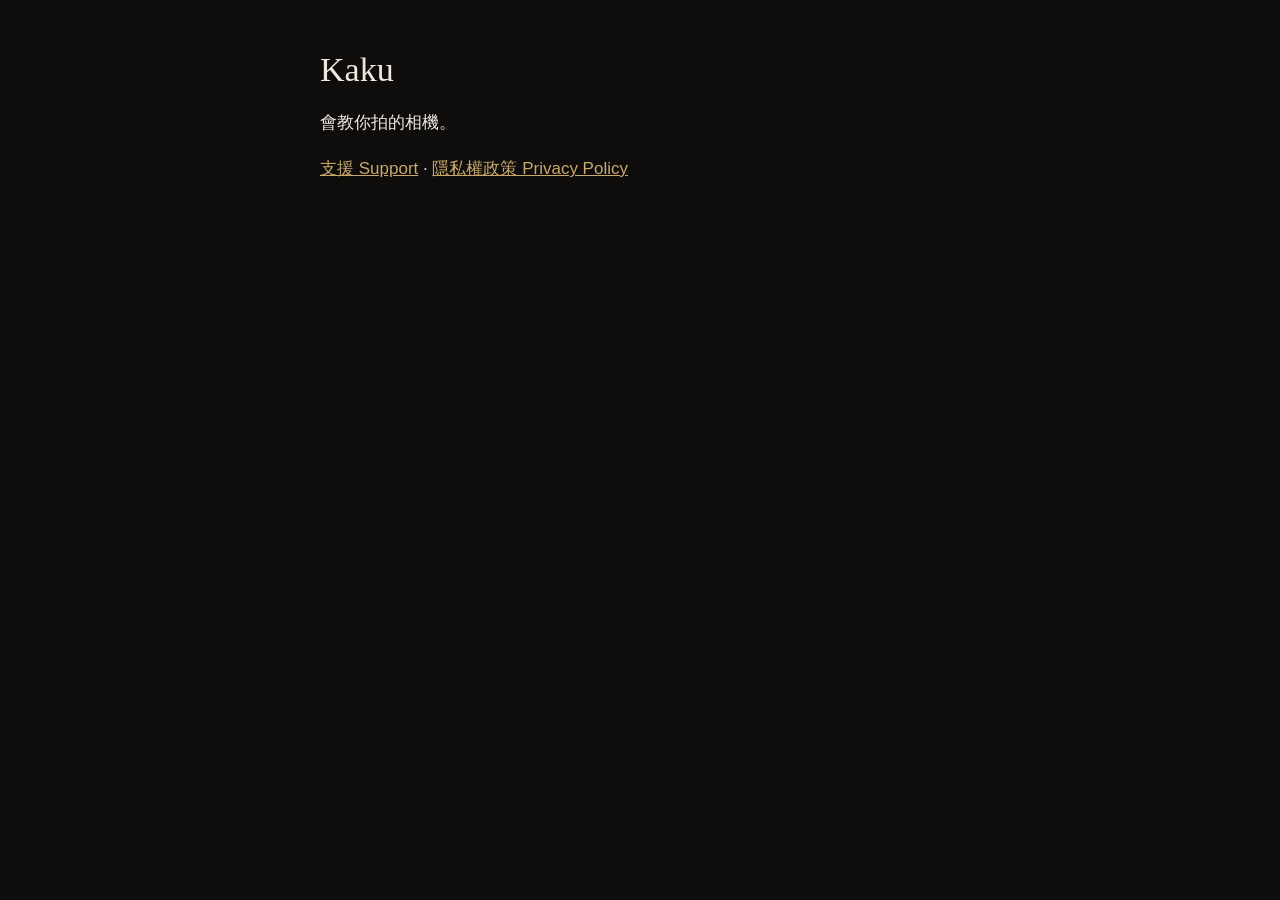
==== index.html @ 3bb12dc2 "Kaku privacy policy and support pages" ====
<!doctype html>
<html lang="zh-Hant">
<head>
<meta charset="utf-8">
<meta name="viewport" content="width=device-width, initial-scale=1">
<title>Kaku</title>
<link rel="stylesheet" href="style.css">
</head>
<body>
<main>
<h1>Kaku</h1>
<p>會教你拍的相機。</p>
<p><a href="support.html">支援 Support</a> · <a href="privacy.html">隱私權政策 Privacy Policy</a></p>
</main>
</body>
</html>
---- style.css ----
:root { --ink: #0e0d0c; --paper: #eee8dd; --ash: #a59e92; --brass: #c9a86a; --line: #3b3732; }
* { box-sizing: border-box; }
body { margin: 0; background: var(--ink); color: var(--paper); font: 17px/1.7 -apple-system, "PingFang TC", "Noto Sans TC", sans-serif; }
main { max-width: 680px; margin: 0 auto; padding: 48px 20px 64px; }
h1 { font: 400 34px/1.3 "Noto Serif TC", "Songti TC", serif; margin: 0 0 8px; }
h2 { font: 400 22px/1.4 "Noto Serif TC", "Songti TC", serif; margin: 40px 0 8px; color: var(--brass); }
p, li { color: var(--paper); }
.muted { color: var(--ash); font-size: 15px; }
a { color: var(--brass); }
hr { border: 0; border-top: 1px solid var(--line); margin: 48px 0; }
nav { font-size: 15px; margin-bottom: 32px; }
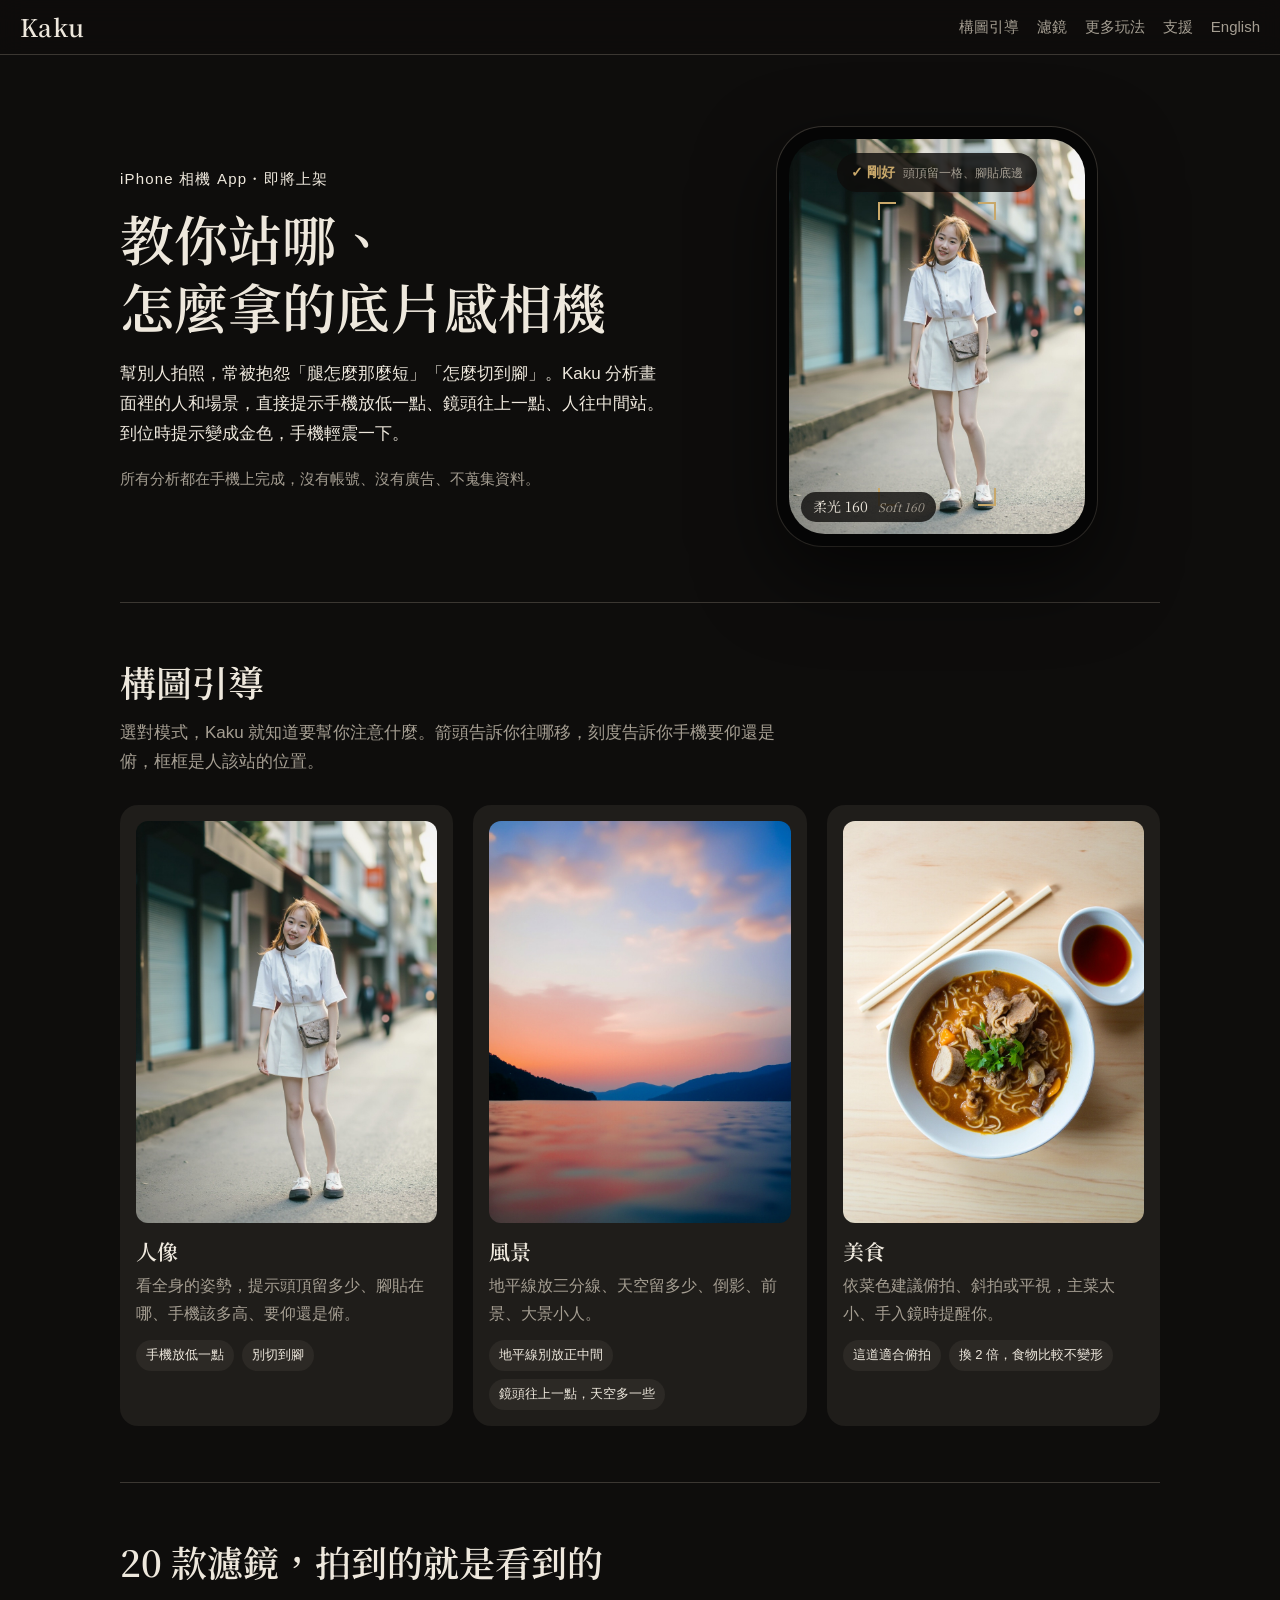
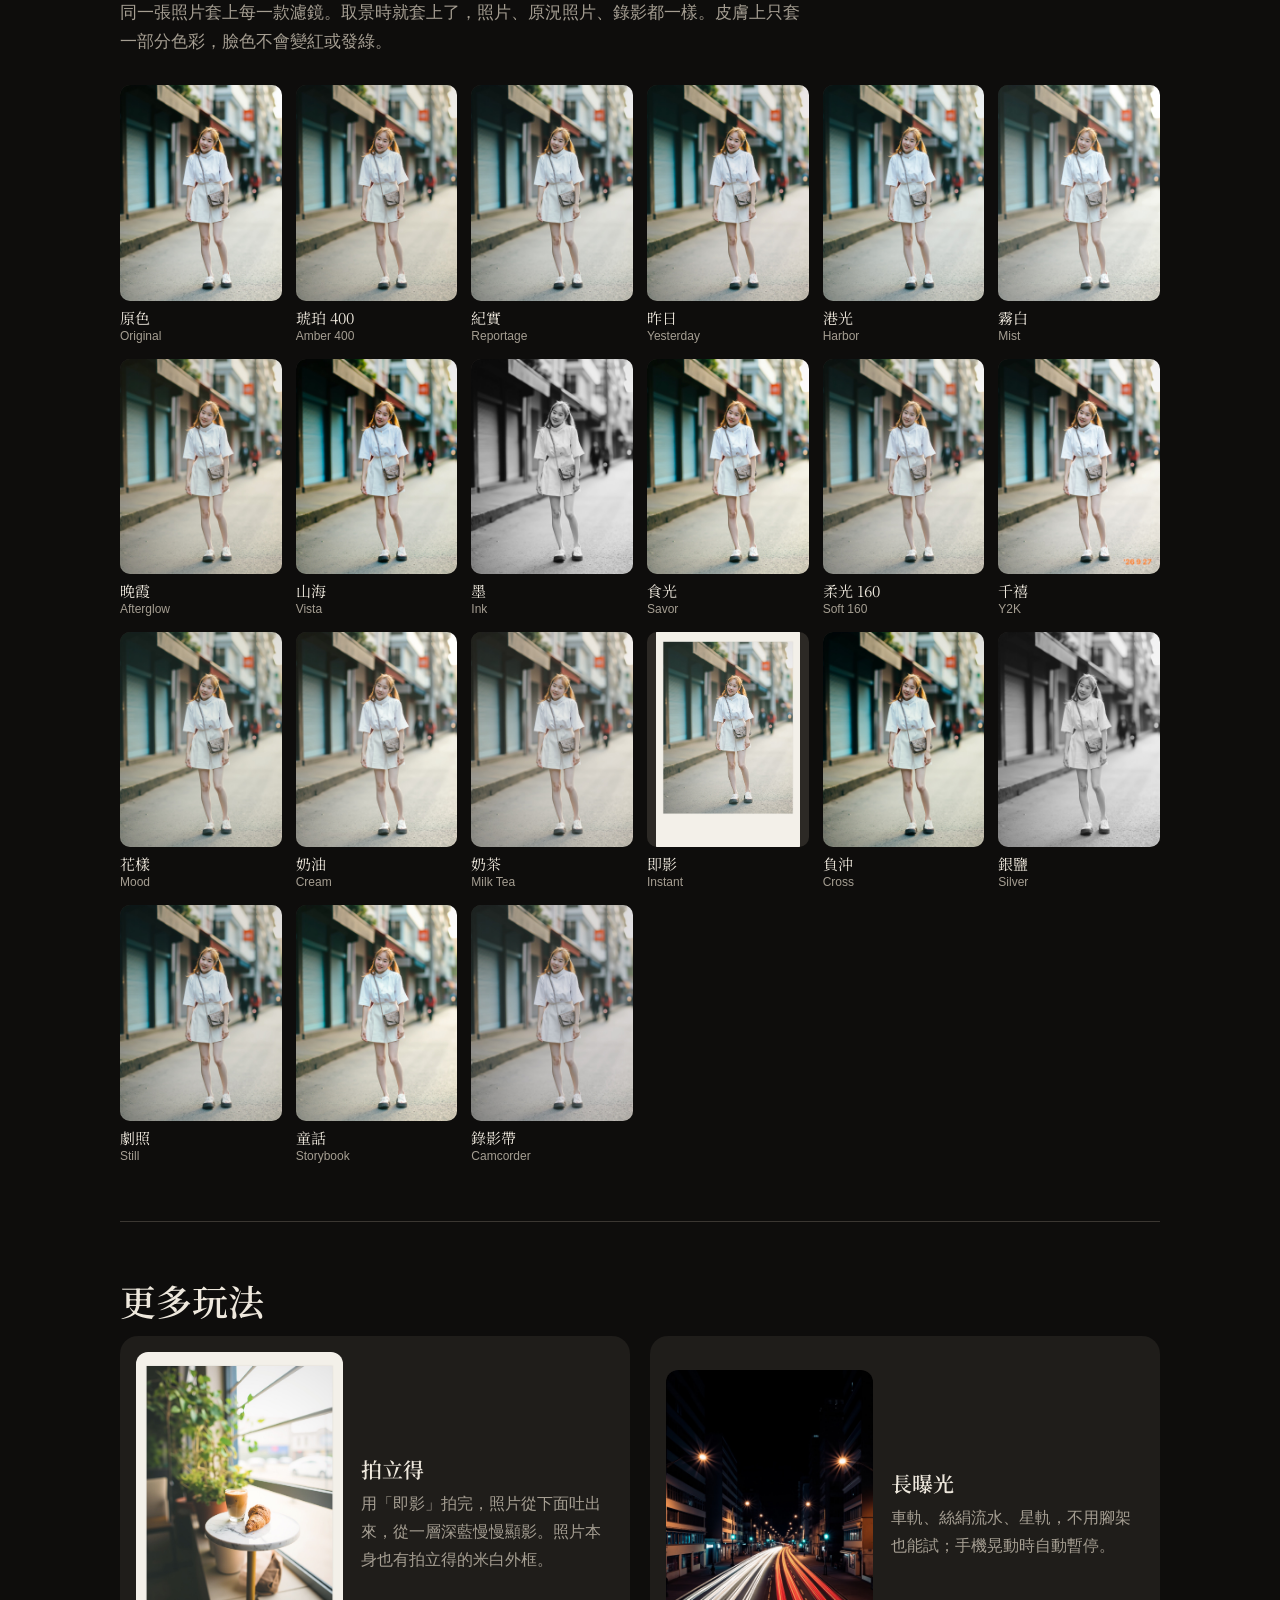
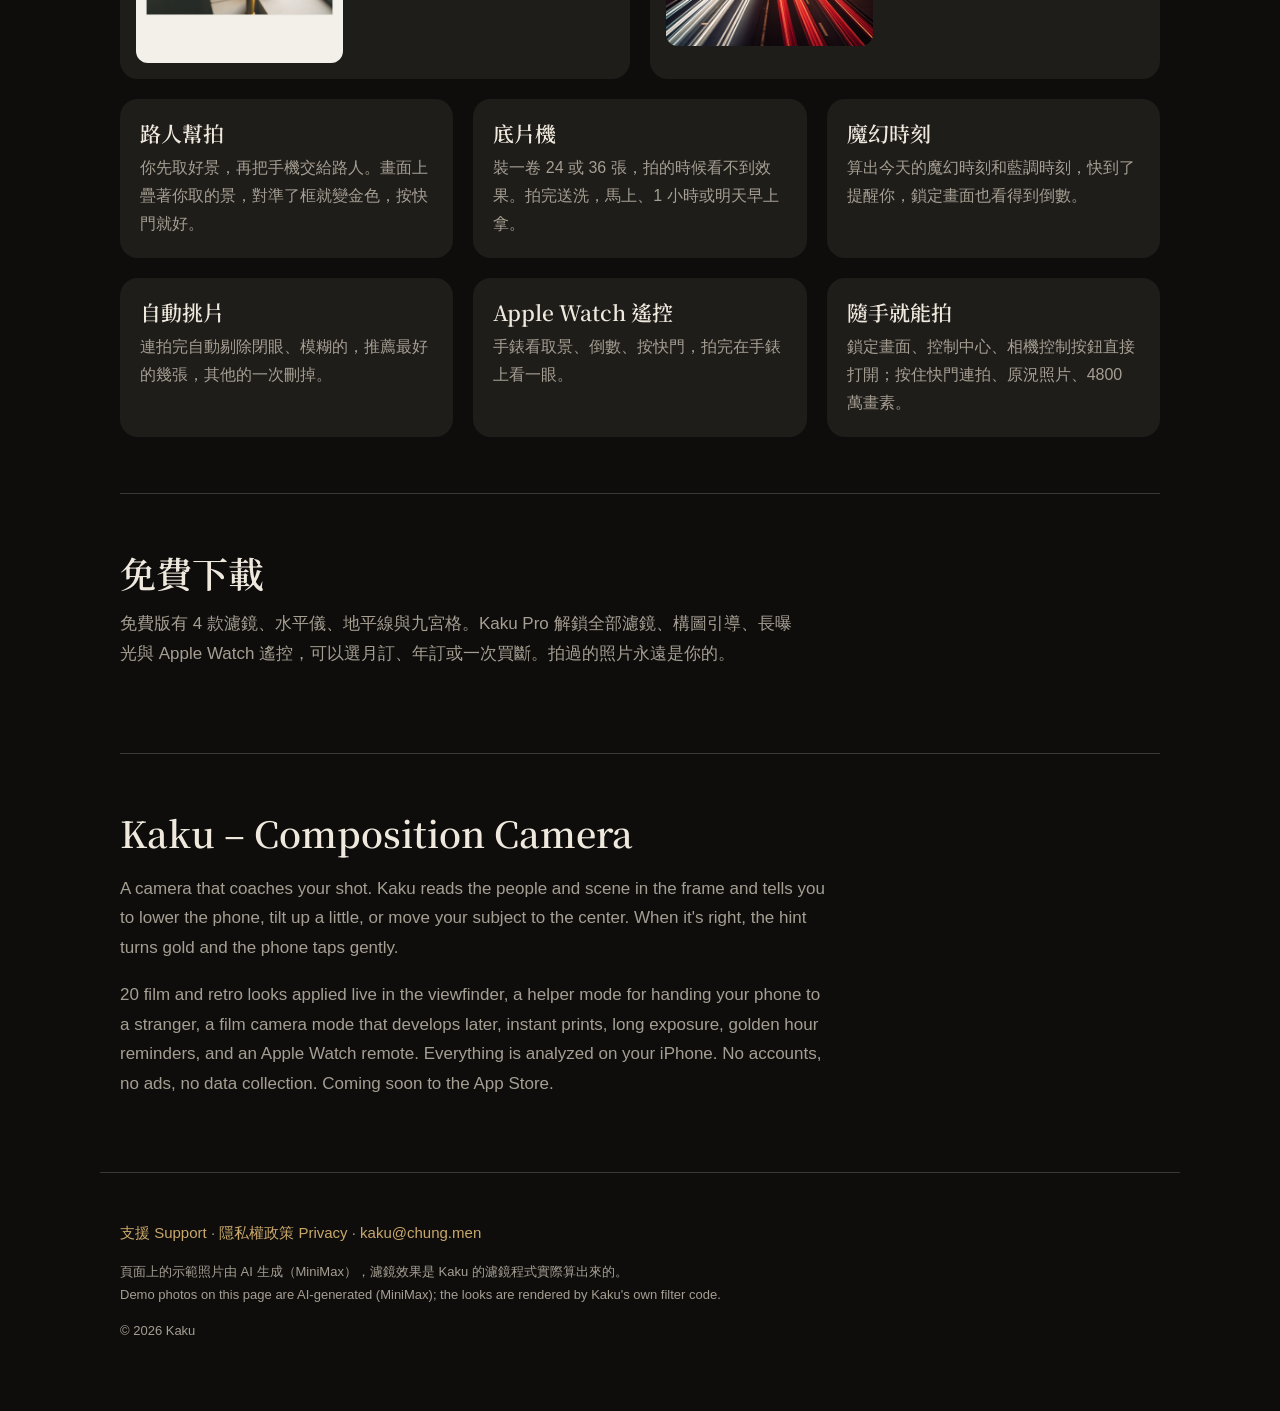
==== commit bbbe38a3: "Add the Kaku landing page" ====
--- a/index.html
+++ b/index.html
@@ -3,14 +3,163 @@
 <head>
 <meta charset="utf-8">
 <meta name="viewport" content="width=device-width, initial-scale=1">
-<title>Kaku</title>
-<link rel="stylesheet" href="style.css">
+<title>Kaku 構圖相機</title>
+<meta name="description" content="教你站哪、怎麼拿的底片感相機。構圖引導、20 款底片與復古濾鏡、路人幫拍、底片機、拍立得。">
+<link rel="preconnect" href="https://fonts.googleapis.com">
+<link rel="preconnect" href="https://fonts.gstatic.com" crossorigin>
+<link href="https://fonts.googleapis.com/css2?family=Noto+Serif+TC:wght@400;600&display=swap" rel="stylesheet">
+<link rel="stylesheet" href="home.css">
 </head>
 <body>
+
+<header class="bar">
+  <a class="wordmark" href="#">Kaku</a>
+  <nav>
+    <a href="#guide">構圖引導</a>
+    <a href="#looks">濾鏡</a>
+    <a href="#more">更多玩法</a>
+    <a href="support.html">支援</a>
+    <a href="#en" lang="en">English</a>
+  </nav>
+</header>
+
 <main>
-<h1>Kaku</h1>
-<p>會教你拍的相機。</p>
-<p><a href="support.html">支援 Support</a> · <a href="privacy.html">隱私權政策 Privacy Policy</a></p>
+
+<section class="hero">
+  <div class="hero-text">
+    <p class="eyebrow">iPhone 相機 App・即將上架</p>
+    <h1>教你站哪、<br>怎麼拿的底片感相機</h1>
+    <p>幫別人拍照，常被抱怨「腿怎麼那麼短」「怎麼切到腳」。Kaku 分析畫面裡的人和場景，直接提示手機放低一點、鏡頭往上一點、人往中間站。到位時提示變成金色，手機輕震一下。</p>
+    <p class="note">所有分析都在手機上完成，沒有帳號、沒有廣告、不蒐集資料。</p>
+  </div>
+  <figure class="phone" aria-label="Kaku 人像模式的畫面示意">
+    <div class="screen">
+      <img src="img/portrait.jpg" alt="街上站著的人，套上柔光 160 濾鏡" width="900" height="1200">
+      <span class="pill good">✓ 剛好<small>頭頂留一格、腳貼底邊</small></span>
+      <span class="brackets" aria-hidden="true"></span>
+      <span class="tag">柔光 160 <em>Soft 160</em></span>
+    </div>
+  </figure>
+</section>
+
+<section id="guide" class="block">
+  <h2>構圖引導</h2>
+  <p class="lead">選對模式，Kaku 就知道要幫你注意什麼。箭頭告訴你往哪移，刻度告訴你手機要仰還是俯，框框是人該站的位置。</p>
+  <div class="cards three">
+    <article class="card">
+      <img src="img/portrait.jpg" alt="全身人像" loading="lazy" width="900" height="1200">
+      <h3>人像</h3>
+      <p>看全身的姿勢，提示頭頂留多少、腳貼在哪、手機該多高、要仰還是俯。</p>
+      <ul class="hints"><li>手機放低一點</li><li>別切到腳</li></ul>
+    </article>
+    <article class="card">
+      <img src="img/landscape.jpg" alt="湖面夕陽" loading="lazy" width="900" height="1200">
+      <h3>風景</h3>
+      <p>地平線放三分線、天空留多少、倒影、前景、大景小人。</p>
+      <ul class="hints"><li>地平線別放正中間</li><li>鏡頭往上一點，天空多一些</li></ul>
+    </article>
+    <article class="card">
+      <img src="img/food.jpg" alt="俯拍的牛肉麵" loading="lazy" width="900" height="1200">
+      <h3>美食</h3>
+      <p>依菜色建議俯拍、斜拍或平視，主菜太小、手入鏡時提醒你。</p>
+      <ul class="hints"><li>這道適合俯拍</li><li>換 2 倍，食物比較不變形</li></ul>
+    </article>
+  </div>
+</section>
+
+<section id="looks" class="block">
+  <h2>20 款濾鏡，拍到的就是看到的</h2>
+  <p class="lead">同一張照片套上每一款濾鏡。取景時就套上了，照片、原況照片、錄影都一樣。皮膚上只套一部分色彩，臉色不會變紅或發綠。</p>
+  <div class="looks">
+    <figure><img src="looks/original.jpg" alt="原色（Original）" loading="lazy" width="720" height="960"><figcaption>原色<span lang="en">Original</span></figcaption></figure>
+    <figure><img src="looks/amber400.jpg" alt="琥珀 400（Amber 400）" loading="lazy" width="720" height="960"><figcaption>琥珀 400<span lang="en">Amber 400</span></figcaption></figure>
+    <figure><img src="looks/reportage.jpg" alt="紀實（Reportage）" loading="lazy" width="720" height="960"><figcaption>紀實<span lang="en">Reportage</span></figcaption></figure>
+    <figure><img src="looks/yesterday.jpg" alt="昨日（Yesterday）" loading="lazy" width="720" height="960"><figcaption>昨日<span lang="en">Yesterday</span></figcaption></figure>
+    <figure><img src="looks/harbor.jpg" alt="港光（Harbor）" loading="lazy" width="720" height="960"><figcaption>港光<span lang="en">Harbor</span></figcaption></figure>
+    <figure><img src="looks/mist.jpg" alt="霧白（Mist）" loading="lazy" width="720" height="960"><figcaption>霧白<span lang="en">Mist</span></figcaption></figure>
+    <figure><img src="looks/afterglow.jpg" alt="晚霞（Afterglow）" loading="lazy" width="720" height="960"><figcaption>晚霞<span lang="en">Afterglow</span></figcaption></figure>
+    <figure><img src="looks/vista.jpg" alt="山海（Vista）" loading="lazy" width="720" height="960"><figcaption>山海<span lang="en">Vista</span></figcaption></figure>
+    <figure><img src="looks/ink.jpg" alt="墨（Ink）" loading="lazy" width="720" height="960"><figcaption>墨<span lang="en">Ink</span></figcaption></figure>
+    <figure><img src="looks/savor.jpg" alt="食光（Savor）" loading="lazy" width="720" height="960"><figcaption>食光<span lang="en">Savor</span></figcaption></figure>
+    <figure><img src="looks/soft160.jpg" alt="柔光 160（Soft 160）" loading="lazy" width="720" height="960"><figcaption>柔光 160<span lang="en">Soft 160</span></figcaption></figure>
+    <figure><img src="looks/y2k.jpg" alt="千禧（Y2K）" loading="lazy" width="720" height="960"><figcaption>千禧<span lang="en">Y2K</span></figcaption></figure>
+    <figure><img src="looks/mood.jpg" alt="花樣（Mood）" loading="lazy" width="720" height="960"><figcaption>花樣<span lang="en">Mood</span></figcaption></figure>
+    <figure><img src="looks/cream.jpg" alt="奶油（Cream）" loading="lazy" width="720" height="960"><figcaption>奶油<span lang="en">Cream</span></figcaption></figure>
+    <figure><img src="looks/milktea.jpg" alt="奶茶（Milk Tea）" loading="lazy" width="720" height="960"><figcaption>奶茶<span lang="en">Milk Tea</span></figcaption></figure>
+    <figure><img src="looks/instant.jpg" alt="即影（Instant）" loading="lazy" width="720" height="960"><figcaption>即影<span lang="en">Instant</span></figcaption></figure>
+    <figure><img src="looks/cross.jpg" alt="負沖（Cross）" loading="lazy" width="720" height="960"><figcaption>負沖<span lang="en">Cross</span></figcaption></figure>
+    <figure><img src="looks/silver.jpg" alt="銀鹽（Silver）" loading="lazy" width="720" height="960"><figcaption>銀鹽<span lang="en">Silver</span></figcaption></figure>
+    <figure><img src="looks/still.jpg" alt="劇照（Still）" loading="lazy" width="720" height="960"><figcaption>劇照<span lang="en">Still</span></figcaption></figure>
+    <figure><img src="looks/storybook.jpg" alt="童話（Storybook）" loading="lazy" width="720" height="960"><figcaption>童話<span lang="en">Storybook</span></figcaption></figure>
+    <figure><img src="looks/camcorder.jpg" alt="錄影帶（Camcorder）" loading="lazy" width="720" height="960"><figcaption>錄影帶<span lang="en">Camcorder</span></figcaption></figure>
+  </div>
+</section>
+
+<section id="more" class="block">
+  <h2>更多玩法</h2>
+  <div class="cards two">
+    <article class="card wide">
+      <img src="img/instant.jpg" alt="拍立得外框的咖啡照片" loading="lazy" width="1002" height="1502">
+      <div>
+        <h3>拍立得</h3>
+        <p>用「即影」拍完，照片從下面吐出來，從一層深藍慢慢顯影。照片本身也有拍立得的米白外框。</p>
+      </div>
+    </article>
+    <article class="card wide">
+      <img src="img/trails.jpg" alt="夜晚街道的車軌" loading="lazy" width="900" height="1200">
+      <div>
+        <h3>長曝光</h3>
+        <p>車軌、絲絹流水、星軌，不用腳架也能試；手機晃動時自動暫停。</p>
+      </div>
+    </article>
+  </div>
+  <div class="cards three text">
+    <article class="card">
+      <h3>路人幫拍</h3>
+      <p>你先取好景，再把手機交給路人。畫面上疊著你取的景，對準了框就變金色，按快門就好。</p>
+    </article>
+    <article class="card">
+      <h3>底片機</h3>
+      <p>裝一卷 24 或 36 張，拍的時候看不到效果。拍完送洗，馬上、1 小時或明天早上拿。</p>
+    </article>
+    <article class="card">
+      <h3>魔幻時刻</h3>
+      <p>算出今天的魔幻時刻和藍調時刻，快到了提醒你，鎖定畫面也看得到倒數。</p>
+    </article>
+    <article class="card">
+      <h3>自動挑片</h3>
+      <p>連拍完自動剔除閉眼、模糊的，推薦最好的幾張，其他的一次刪掉。</p>
+    </article>
+    <article class="card">
+      <h3>Apple Watch 遙控</h3>
+      <p>手錶看取景、倒數、按快門，拍完在手錶上看一眼。</p>
+    </article>
+    <article class="card">
+      <h3>隨手就能拍</h3>
+      <p>鎖定畫面、控制中心、相機控制按鈕直接打開；按住快門連拍、原況照片、4800 萬畫素。</p>
+    </article>
+  </div>
+</section>
+
+<section class="block plans">
+  <h2>免費下載</h2>
+  <p class="lead">免費版有 4 款濾鏡、水平儀、地平線與九宮格。Kaku Pro 解鎖全部濾鏡、構圖引導、長曝光與 Apple Watch 遙控，可以選月訂、年訂或一次買斷。拍過的照片永遠是你的。</p>
+</section>
+
+<section id="en" class="block english" lang="en">
+  <h2>Kaku – Composition Camera</h2>
+  <p>A camera that coaches your shot. Kaku reads the people and scene in the frame and tells you to lower the phone, tilt up a little, or move your subject to the center. When it's right, the hint turns gold and the phone taps gently.</p>
+  <p>20 film and retro looks applied live in the viewfinder, a helper mode for handing your phone to a stranger, a film camera mode that develops later, instant prints, long exposure, golden hour reminders, and an Apple Watch remote. Everything is analyzed on your iPhone. No accounts, no ads, no data collection. Coming soon to the App Store.</p>
+</section>
+
 </main>
+
+<footer class="foot">
+  <p><a href="support.html">支援 Support</a> · <a href="privacy.html">隱私權政策 Privacy</a> · <a href="mailto:kaku@chung.men">kaku@chung.men</a></p>
+  <p class="small">頁面上的示範照片由 AI 生成（MiniMax），濾鏡效果是 Kaku 的濾鏡程式實際算出來的。<br lang="en">Demo photos on this page are AI-generated (MiniMax); the looks are rendered by Kaku's own filter code.</p>
+  <p class="small">© 2026 Kaku</p>
+</footer>
+
+
 </body>
 </html>
--- a/home.css
+++ b/home.css
@@ -0,0 +1,90 @@
+:root {
+  --ink: #0e0d0c; --ink2: #151412; --char: #1f1d1a; --stone: #2c2925; --line: #3b3732;
+  --paper: #eee8dd; --ash: #a59e92; --brass: #c9a86a;
+  --serif: "Noto Serif TC", "Songti TC", serif;
+  --sans: -apple-system, BlinkMacSystemFont, "PingFang TC", "Noto Sans TC", sans-serif;
+}
+* { box-sizing: border-box; }
+html { scroll-behavior: smooth; }
+body { margin: 0; background: var(--ink); color: var(--paper); font: 17px/1.75 var(--sans); -webkit-font-smoothing: antialiased; }
+img { display: block; max-width: 100%; height: auto; }
+a { color: var(--brass); text-decoration: none; }
+a:hover { text-decoration: underline; }
+
+.bar { position: sticky; top: 0; z-index: 10; display: flex; align-items: center; justify-content: space-between; gap: 16px;
+  padding: 14px 20px; background: rgba(14, 13, 12, 0.86); backdrop-filter: blur(12px); border-bottom: 1px solid var(--line); }
+.wordmark { font: 600 24px/1 var(--serif); color: var(--paper); letter-spacing: 0.02em; }
+.bar nav { display: flex; gap: 18px; flex-wrap: wrap; font-size: 15px; }
+.bar nav a { color: var(--ash); }
+.bar nav a:hover { color: var(--paper); text-decoration: none; }
+
+main { max-width: 1080px; margin: 0 auto; padding: 0 20px; }
+
+.hero { display: grid; grid-template-columns: 1.1fr 0.9fr; gap: 48px; align-items: center; padding: 72px 0 56px; }
+.eyebrow { color: var(--brass); font-size: 15px; letter-spacing: 0.08em; margin: 0 0 12px; }
+h1 { font: 600 clamp(34px, 5vw, 54px)/1.25 var(--serif); margin: 0 0 20px; }
+h2 { font: 600 clamp(26px, 3.4vw, 36px)/1.3 var(--serif); margin: 0 0 12px; }
+h3 { font: 600 21px/1.4 var(--serif); margin: 14px 0 6px; }
+.hero-text p { color: var(--paper); max-width: 34em; }
+.note { color: var(--ash) !important; font-size: 15px; }
+
+.phone { margin: 0; justify-self: center; width: min(320px, 100%); padding: 12px; border-radius: 46px; background: #050505;
+  box-shadow: 0 30px 80px rgba(0, 0, 0, 0.6), 0 0 0 1px var(--line); }
+.screen { position: relative; border-radius: 36px; overflow: hidden; aspect-ratio: 3 / 4; }
+.screen img { width: 100%; height: 100%; object-fit: cover; }
+.pill { position: absolute; left: 50%; top: 14px; transform: translateX(-50%); white-space: nowrap; padding: 7px 14px; border-radius: 999px;
+  background: rgba(14, 13, 12, 0.82); font-size: 14px; font-weight: 600; }
+.pill small { font-weight: 400; color: var(--ash); margin-left: 8px; font-size: 12px; }
+.pill.good { color: var(--brass); }
+.brackets { position: absolute; left: 30%; right: 30%; top: 16%; bottom: 7%;
+  background:
+    linear-gradient(var(--brass), var(--brass)) top left / 18px 2px no-repeat,
+    linear-gradient(var(--brass), var(--brass)) top left / 2px 18px no-repeat,
+    linear-gradient(var(--brass), var(--brass)) top right / 18px 2px no-repeat,
+    linear-gradient(var(--brass), var(--brass)) top right / 2px 18px no-repeat,
+    linear-gradient(var(--brass), var(--brass)) bottom left / 18px 2px no-repeat,
+    linear-gradient(var(--brass), var(--brass)) bottom left / 2px 18px no-repeat,
+    linear-gradient(var(--brass), var(--brass)) bottom right / 18px 2px no-repeat,
+    linear-gradient(var(--brass), var(--brass)) bottom right / 2px 18px no-repeat; }
+.tag { position: absolute; left: 12px; bottom: 12px; padding: 5px 12px; border-radius: 999px; background: rgba(14, 13, 12, 0.8);
+  font: 400 14px/1.4 var(--serif); }
+.tag em { color: var(--ash); font-size: 12px; margin-left: 6px; }
+
+.block { padding: 56px 0; border-top: 1px solid var(--line); }
+.lead { color: var(--ash); max-width: 40em; margin: 0 0 28px; }
+
+.cards { display: grid; gap: 20px; }
+.cards.three { grid-template-columns: repeat(3, 1fr); }
+.cards.two { grid-template-columns: repeat(2, 1fr); margin-bottom: 20px; }
+.card { background: var(--char); border-radius: 18px; padding: 16px; }
+.card img { border-radius: 12px; aspect-ratio: 3 / 4; object-fit: cover; width: 100%; }
+.card p { color: var(--ash); margin: 0; font-size: 16px; }
+.card.wide { display: grid; grid-template-columns: 0.9fr 1.1fr; gap: 18px; align-items: center; }
+.card.wide img { aspect-ratio: auto; object-fit: contain; background: var(--stone); }
+.cards.text .card { padding: 20px; }
+.cards.text h3 { margin-top: 0; }
+.hints { list-style: none; padding: 0; margin: 12px 0 0; display: flex; flex-wrap: wrap; gap: 8px; }
+.hints li { font-size: 13px; padding: 4px 10px; border-radius: 999px; background: var(--stone); color: var(--paper); }
+
+.looks { display: grid; grid-template-columns: repeat(auto-fill, minmax(150px, 1fr)); gap: 14px; }
+.looks figure { margin: 0; }
+.looks img { border-radius: 10px; aspect-ratio: 3 / 4; width: 100%; object-fit: contain; background: var(--stone); }
+.looks figcaption { font: 400 15px/1.4 var(--serif); margin-top: 6px; }
+.looks figcaption span { display: block; font: 12px/1.4 var(--sans); color: var(--ash); }
+
+.english p { color: var(--ash); max-width: 42em; }
+
+.foot { max-width: 1080px; margin: 0 auto; padding: 32px 20px 56px; border-top: 1px solid var(--line); color: var(--ash); font-size: 15px; }
+.small { font-size: 13px; }
+
+@media (max-width: 820px) {
+  .hero { grid-template-columns: 1fr; padding-top: 40px; gap: 36px; }
+  .cards.three { grid-template-columns: 1fr; }
+  .cards.two { grid-template-columns: 1fr; }
+  .card.wide { grid-template-columns: 1fr; }
+  .bar nav { gap: 12px; font-size: 14px; }
+}
+@media (max-width: 480px) {
+  .bar { flex-direction: column; align-items: flex-start; gap: 8px; }
+  .looks { grid-template-columns: repeat(2, 1fr); }
+}
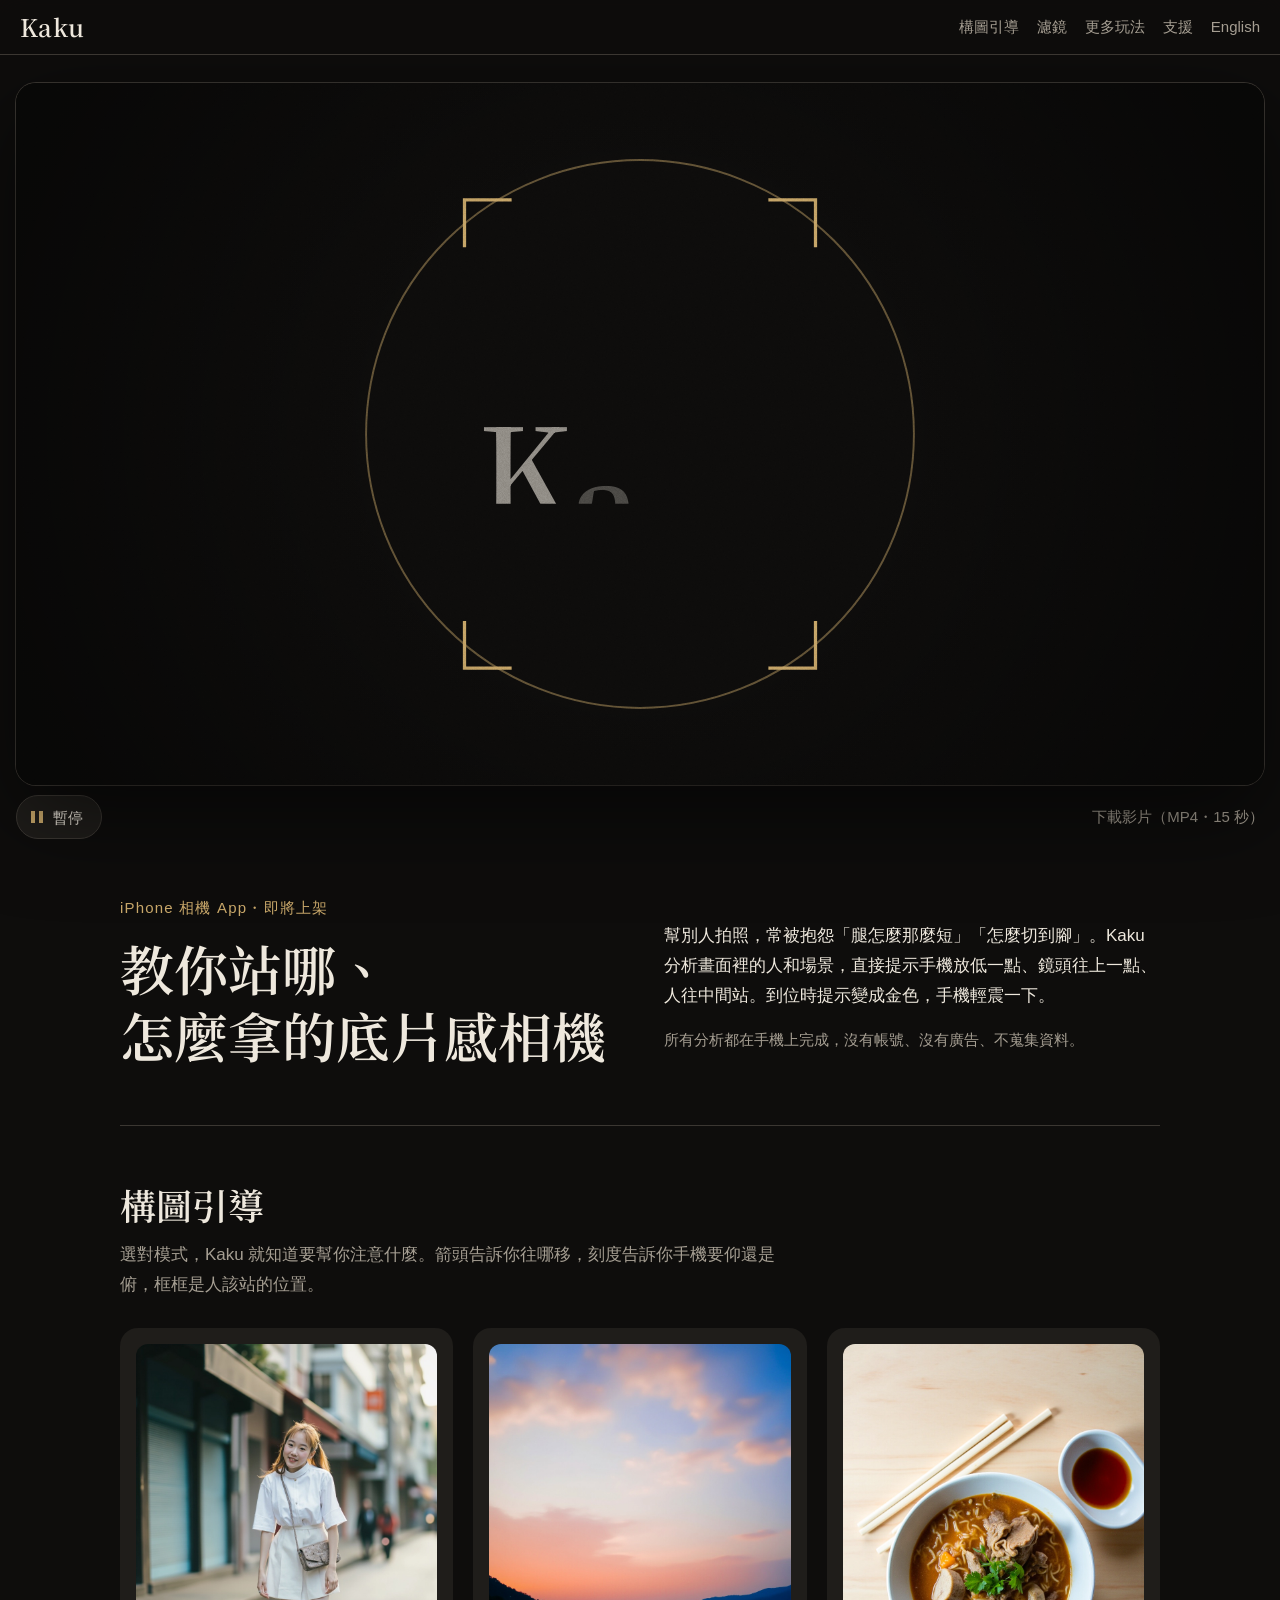
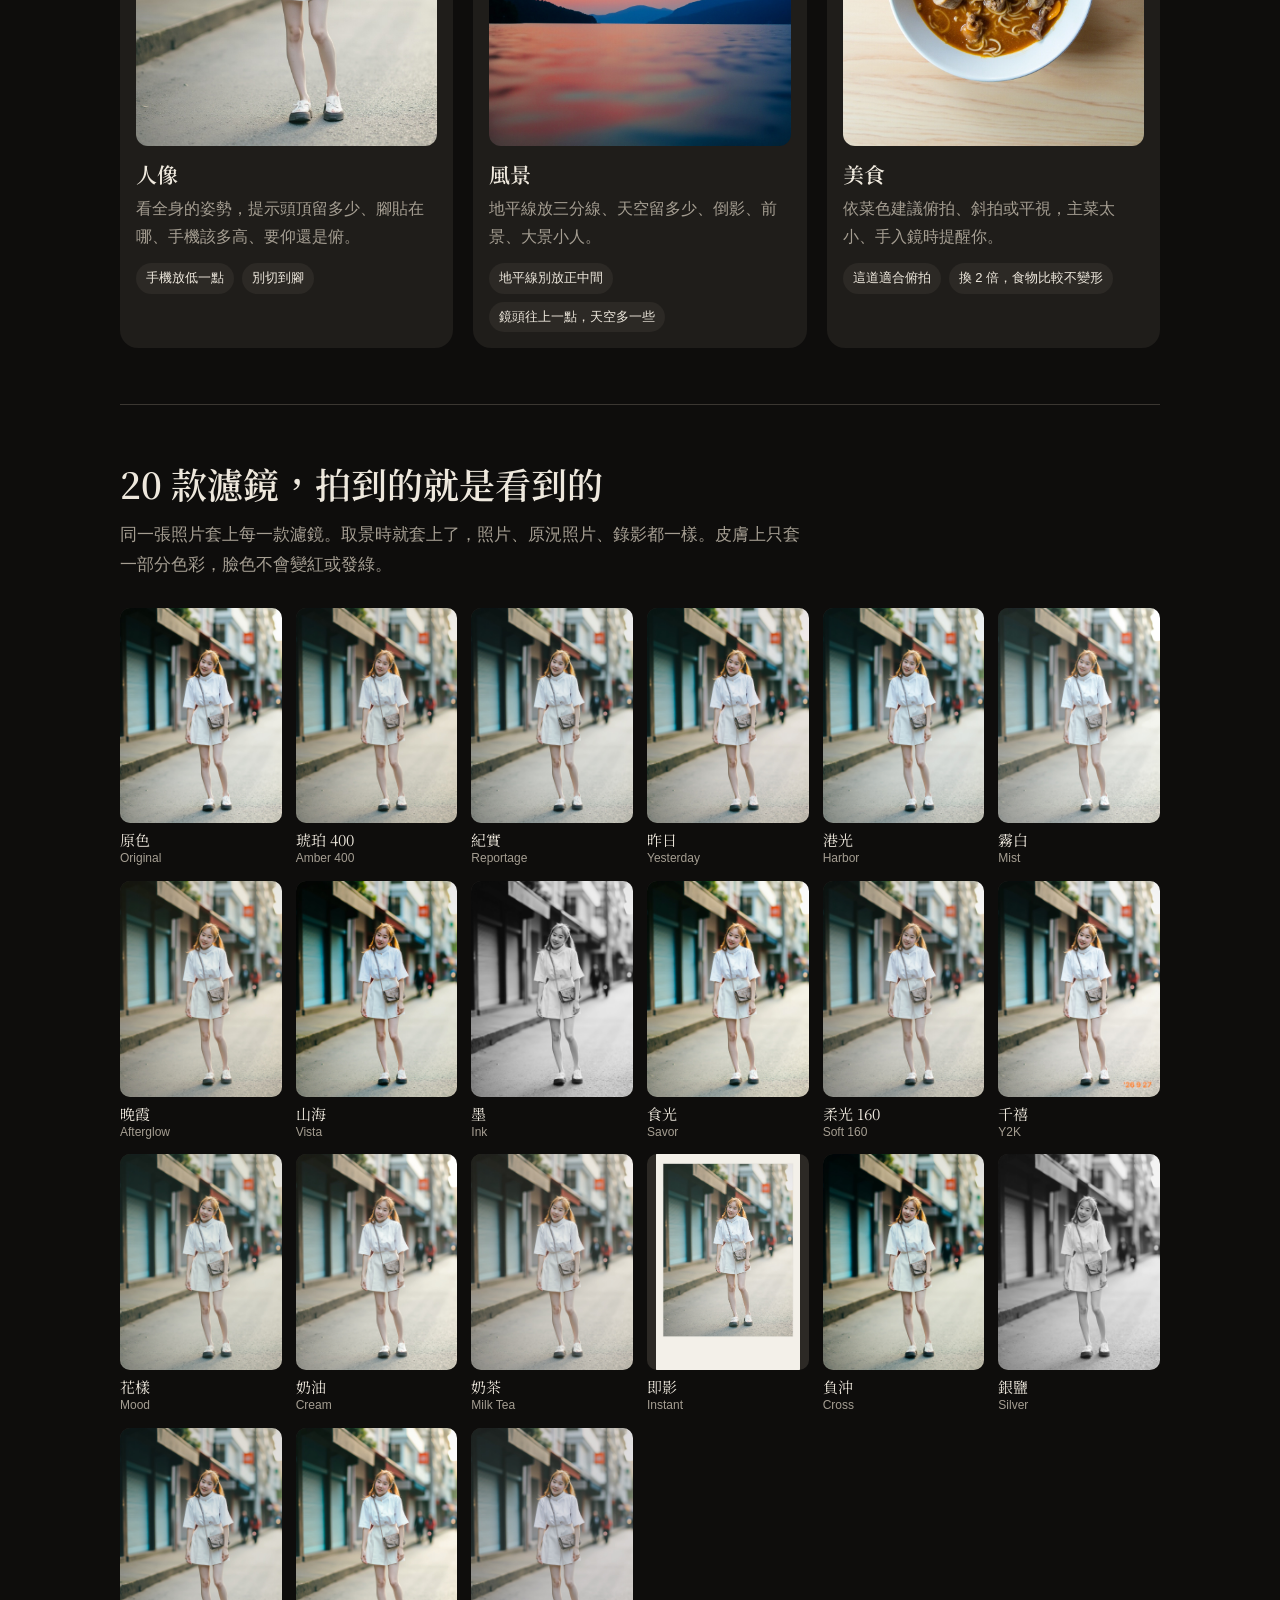
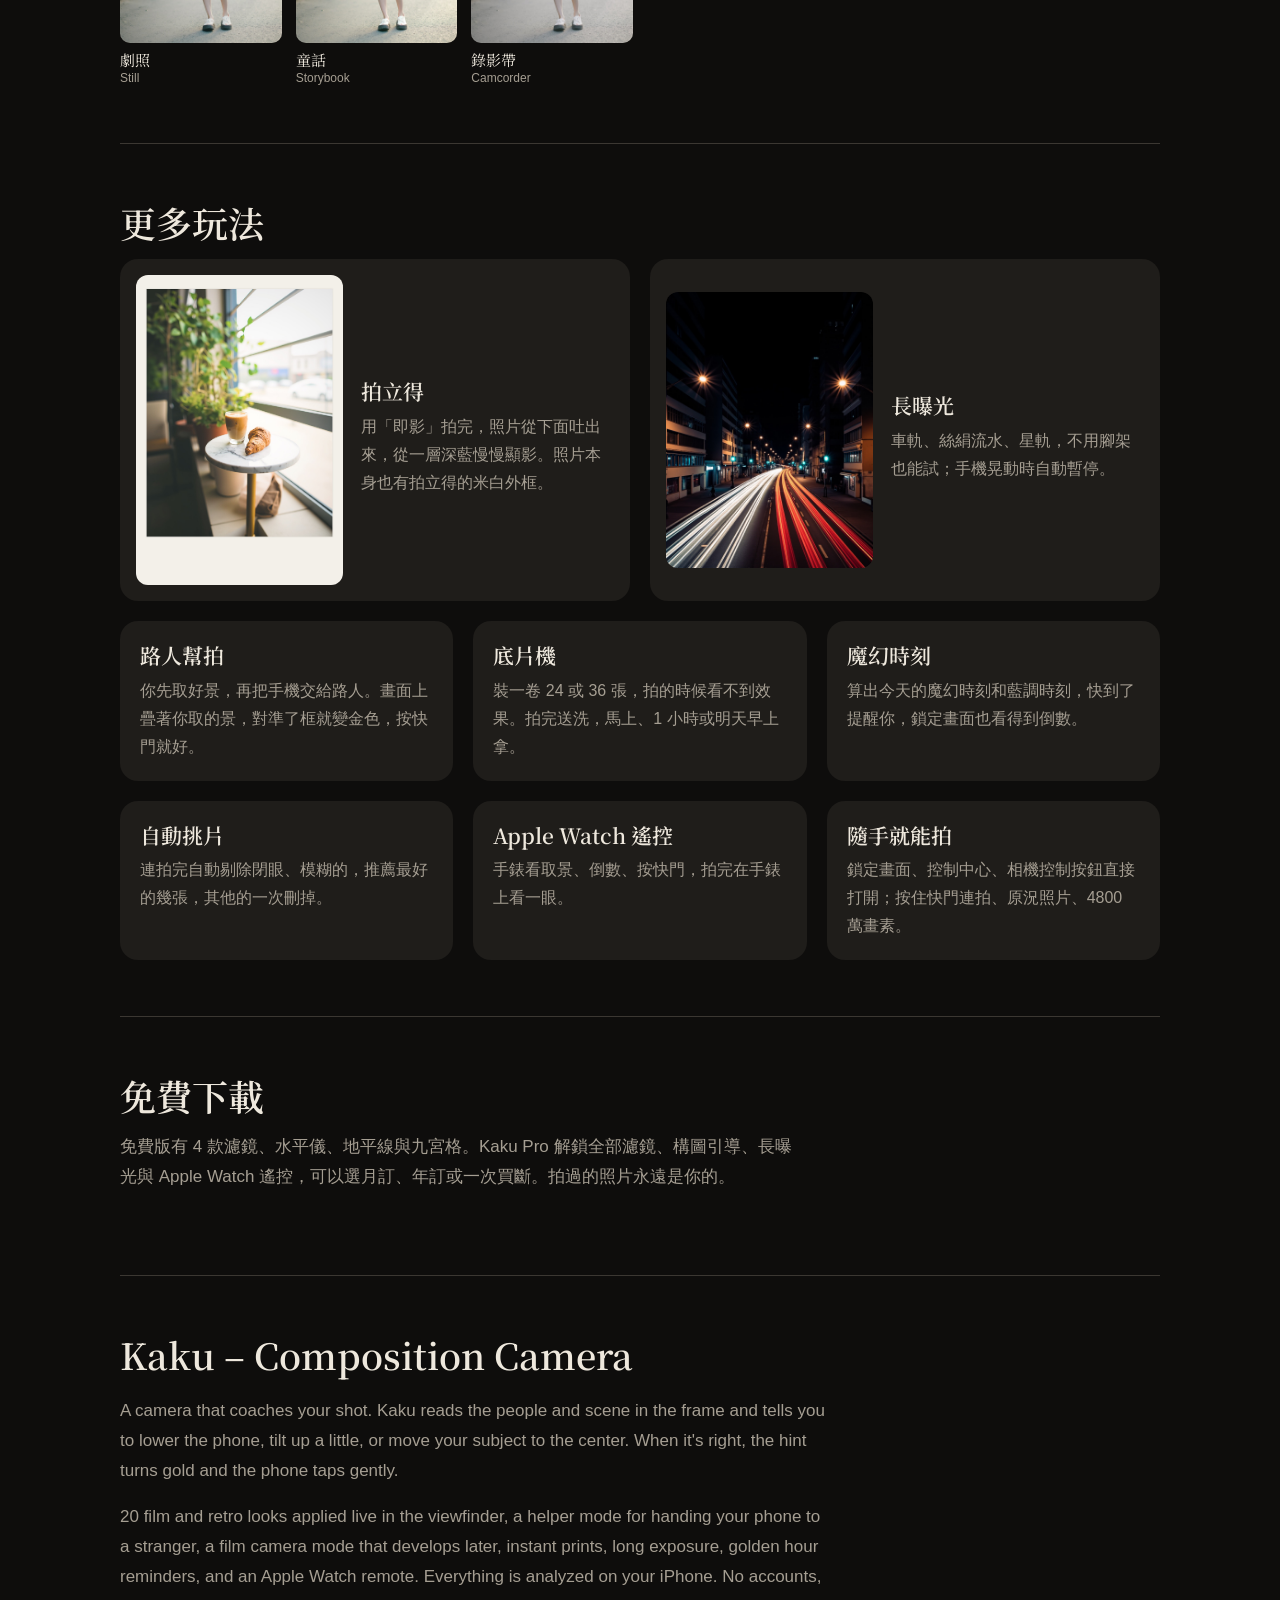
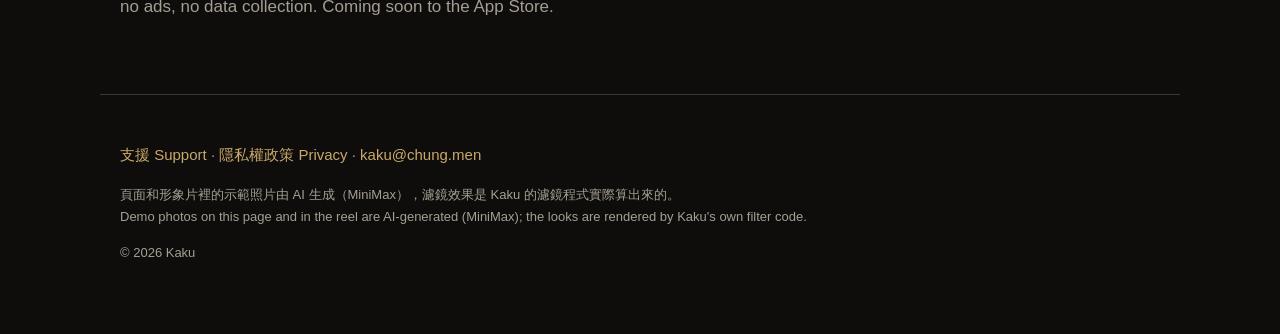
==== commit 5b0613ce: "Open the landing page with a 15-second motion reel A canvas animation of the guidance, the 20 looks," ====
--- a/index.html
+++ b/index.html
@@ -23,23 +23,27 @@
   </nav>
 </header>
 
+<section class="reel" aria-label="形象片">
+  <div class="reel-frame">
+    <canvas id="reel" width="1920" height="1080" role="img" aria-label="Kaku 的 15 秒形象動畫：構圖引導提示到位時變成金色，20 款濾鏡一款款換過，拍立得吐出來慢慢顯影，底片機張數倒數，魔幻時刻的夕陽和動態島倒數，夜裡的長曝光車軌。"></canvas>
+  </div>
+  <div class="reel-controls">
+    <button id="reel-toggle" type="button" aria-controls="reel"><span aria-hidden="true" class="icon"></span><span class="label">暫停</span></button>
+    <a href="reel.mp4" download="kaku-reel.mp4">下載影片（MP4・15 秒）</a>
+  </div>
+</section>
+
 <main>
 
 <section class="hero">
-  <div class="hero-text">
+  <div>
     <p class="eyebrow">iPhone 相機 App・即將上架</p>
     <h1>教你站哪、<br>怎麼拿的底片感相機</h1>
+  </div>
+  <div class="hero-text">
     <p>幫別人拍照，常被抱怨「腿怎麼那麼短」「怎麼切到腳」。Kaku 分析畫面裡的人和場景，直接提示手機放低一點、鏡頭往上一點、人往中間站。到位時提示變成金色，手機輕震一下。</p>
     <p class="note">所有分析都在手機上完成，沒有帳號、沒有廣告、不蒐集資料。</p>
   </div>
-  <figure class="phone" aria-label="Kaku 人像模式的畫面示意">
-    <div class="screen">
-      <img src="img/portrait.jpg" alt="街上站著的人，套上柔光 160 濾鏡" width="900" height="1200">
-      <span class="pill good">✓ 剛好<small>頭頂留一格、腳貼底邊</small></span>
-      <span class="brackets" aria-hidden="true"></span>
-      <span class="tag">柔光 160 <em>Soft 160</em></span>
-    </div>
-  </figure>
 </section>
 
 <section id="guide" class="block">
@@ -156,10 +160,33 @@
 
 <footer class="foot">
   <p><a href="support.html">支援 Support</a> · <a href="privacy.html">隱私權政策 Privacy</a> · <a href="mailto:kaku@chung.men">kaku@chung.men</a></p>
-  <p class="small">頁面上的示範照片由 AI 生成（MiniMax），濾鏡效果是 Kaku 的濾鏡程式實際算出來的。<br lang="en">Demo photos on this page are AI-generated (MiniMax); the looks are rendered by Kaku's own filter code.</p>
+  <p class="small">頁面和形象片裡的示範照片由 AI 生成（MiniMax），濾鏡效果是 Kaku 的濾鏡程式實際算出來的。<br lang="en">Demo photos on this page and in the reel are AI-generated (MiniMax); the looks are rendered by Kaku's own filter code.</p>
   <p class="small">© 2026 Kaku</p>
 </footer>
 
-
+<script src="reel.js"></script>
+<script>
+(() => {
+  const canvas = document.getElementById('reel');
+  const button = document.getElementById('reel-toggle');
+  const reel = KakuReel.mount(canvas);
+  // 使用者按了暫停就一直停著；否則捲出畫面時自動停、捲回來再播，省電。
+  let held = matchMedia('(prefers-reduced-motion: reduce)').matches;
+  const sync = () => {
+    button.querySelector('.label').textContent = reel.playing ? '暫停' : '播放';
+    button.dataset.state = reel.playing ? 'playing' : 'paused';
+  };
+  button.addEventListener('click', () => {
+    if (reel.playing) { reel.pause(); held = true; } else { reel.play(); held = false; }
+    sync();
+  });
+  new IntersectionObserver(([entry]) => {
+    if (held) return;
+    entry.isIntersecting ? reel.play() : reel.pause();
+    sync();
+  }, { threshold: 0.2 }).observe(canvas);
+  sync();
+})();
+</script>
 </body>
 </html>
--- a/home.css
+++ b/home.css
@@ -20,7 +20,22 @@
 
 main { max-width: 1080px; margin: 0 auto; padding: 0 20px; }
 
-.hero { display: grid; grid-template-columns: 1.1fr 0.9fr; gap: 48px; align-items: center; padding: 72px 0 56px; }
+.reel { width: min(1320px, calc(100% - 32px)); margin: 28px auto 0; }
+.reel-frame { position: relative; aspect-ratio: 16 / 9; border-radius: 20px; overflow: hidden;
+  background: #000 url(reel-poster.jpg) center / cover; box-shadow: 0 30px 90px rgba(0, 0, 0, 0.55), 0 0 0 1px var(--line); }
+.reel-frame canvas { display: block; width: 100%; height: 100%; }
+.reel-controls { display: flex; align-items: center; justify-content: space-between; gap: 16px; margin-top: 10px; font-size: 15px; }
+.reel-controls button { display: inline-flex; align-items: center; gap: 10px; min-height: 44px; padding: 0 18px 0 14px;
+  font: 500 15px/1 var(--sans); color: var(--paper); background: var(--char); border: 1px solid var(--line); border-radius: 999px; cursor: pointer; }
+.reel-controls button:hover { border-color: var(--brass); }
+.reel-controls button:focus-visible, .reel-controls a:focus-visible { outline: 2px solid var(--brass); outline-offset: 3px; }
+.reel-controls .icon { width: 12px; height: 12px; background: var(--brass); }
+.reel-controls [data-state="playing"] .icon { background: linear-gradient(90deg, var(--brass) 0 35%, transparent 35% 65%, var(--brass) 65%); }
+.reel-controls [data-state="paused"] .icon { clip-path: polygon(10% 0, 100% 50%, 10% 100%); }
+.reel-controls a { color: var(--ash); }
+.reel-controls a:hover { color: var(--paper); }
+.hero { display: grid; grid-template-columns: 1fr 1fr; gap: 48px; align-items: end; padding: 56px 0; }
+.hero h1 { margin: 0; }
 .eyebrow { color: var(--brass); font-size: 15px; letter-spacing: 0.08em; margin: 0 0 12px; }
 h1 { font: 600 clamp(34px, 5vw, 54px)/1.25 var(--serif); margin: 0 0 20px; }
 h2 { font: 600 clamp(26px, 3.4vw, 36px)/1.3 var(--serif); margin: 0 0 12px; }
@@ -28,27 +43,6 @@
 .hero-text p { color: var(--paper); max-width: 34em; }
 .note { color: var(--ash) !important; font-size: 15px; }
 
-.phone { margin: 0; justify-self: center; width: min(320px, 100%); padding: 12px; border-radius: 46px; background: #050505;
-  box-shadow: 0 30px 80px rgba(0, 0, 0, 0.6), 0 0 0 1px var(--line); }
-.screen { position: relative; border-radius: 36px; overflow: hidden; aspect-ratio: 3 / 4; }
-.screen img { width: 100%; height: 100%; object-fit: cover; }
-.pill { position: absolute; left: 50%; top: 14px; transform: translateX(-50%); white-space: nowrap; padding: 7px 14px; border-radius: 999px;
-  background: rgba(14, 13, 12, 0.82); font-size: 14px; font-weight: 600; }
-.pill small { font-weight: 400; color: var(--ash); margin-left: 8px; font-size: 12px; }
-.pill.good { color: var(--brass); }
-.brackets { position: absolute; left: 30%; right: 30%; top: 16%; bottom: 7%;
-  background:
-    linear-gradient(var(--brass), var(--brass)) top left / 18px 2px no-repeat,
-    linear-gradient(var(--brass), var(--brass)) top left / 2px 18px no-repeat,
-    linear-gradient(var(--brass), var(--brass)) top right / 18px 2px no-repeat,
-    linear-gradient(var(--brass), var(--brass)) top right / 2px 18px no-repeat,
-    linear-gradient(var(--brass), var(--brass)) bottom left / 18px 2px no-repeat,
-    linear-gradient(var(--brass), var(--brass)) bottom left / 2px 18px no-repeat,
-    linear-gradient(var(--brass), var(--brass)) bottom right / 18px 2px no-repeat,
-    linear-gradient(var(--brass), var(--brass)) bottom right / 2px 18px no-repeat; }
-.tag { position: absolute; left: 12px; bottom: 12px; padding: 5px 12px; border-radius: 999px; background: rgba(14, 13, 12, 0.8);
-  font: 400 14px/1.4 var(--serif); }
-.tag em { color: var(--ash); font-size: 12px; margin-left: 6px; }
 
 .block { padding: 56px 0; border-top: 1px solid var(--line); }
 .lead { color: var(--ash); max-width: 40em; margin: 0 0 28px; }
@@ -78,7 +72,8 @@
 .small { font-size: 13px; }
 
 @media (max-width: 820px) {
-  .hero { grid-template-columns: 1fr; padding-top: 40px; gap: 36px; }
+  .hero { grid-template-columns: 1fr; padding-top: 36px; gap: 20px; }
+  .reel-frame { border-radius: 12px; }
   .cards.three { grid-template-columns: 1fr; }
   .cards.two { grid-template-columns: 1fr; }
   .card.wide { grid-template-columns: 1fr; }
@@ -87,4 +82,6 @@
 @media (max-width: 480px) {
   .bar { flex-direction: column; align-items: flex-start; gap: 8px; }
   .looks { grid-template-columns: repeat(2, 1fr); }
+  .reel { width: calc(100% - 32px); margin-top: 16px; }
+  .reel-controls { font-size: 14px; }
 }
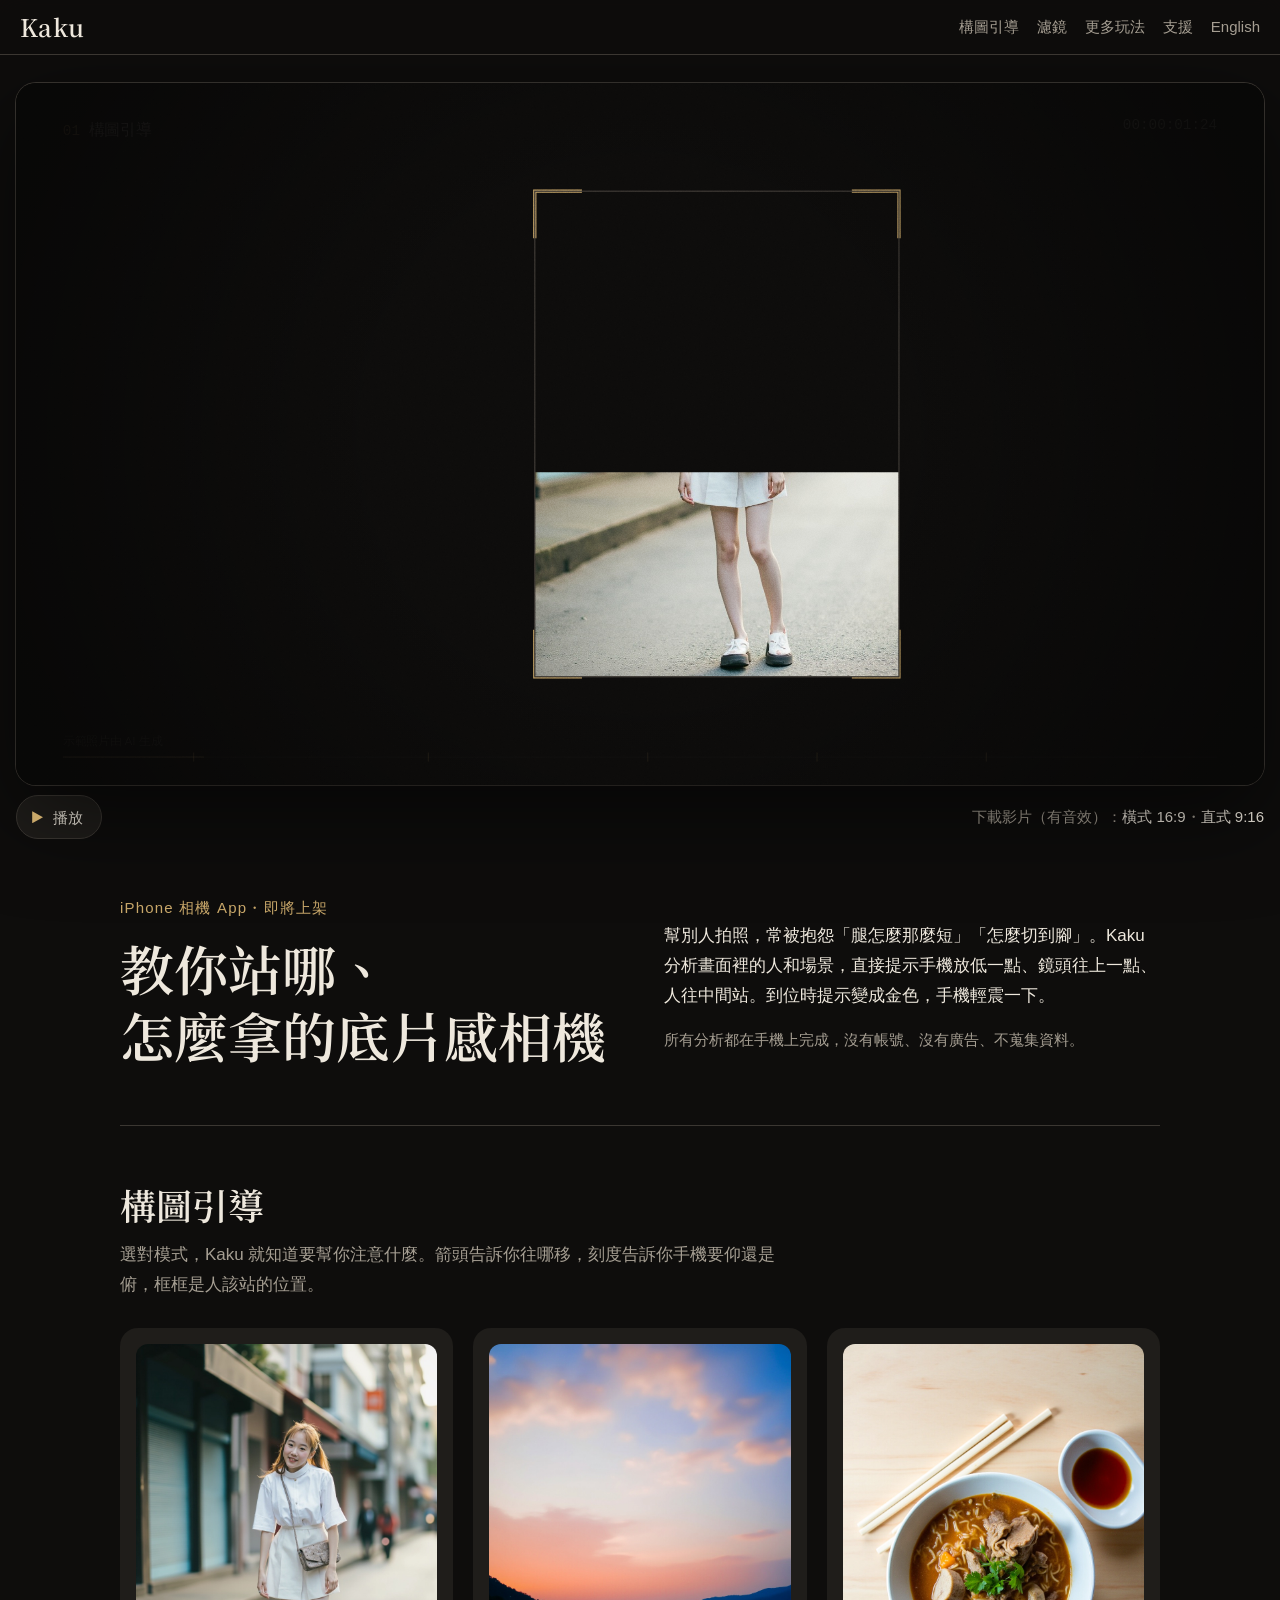
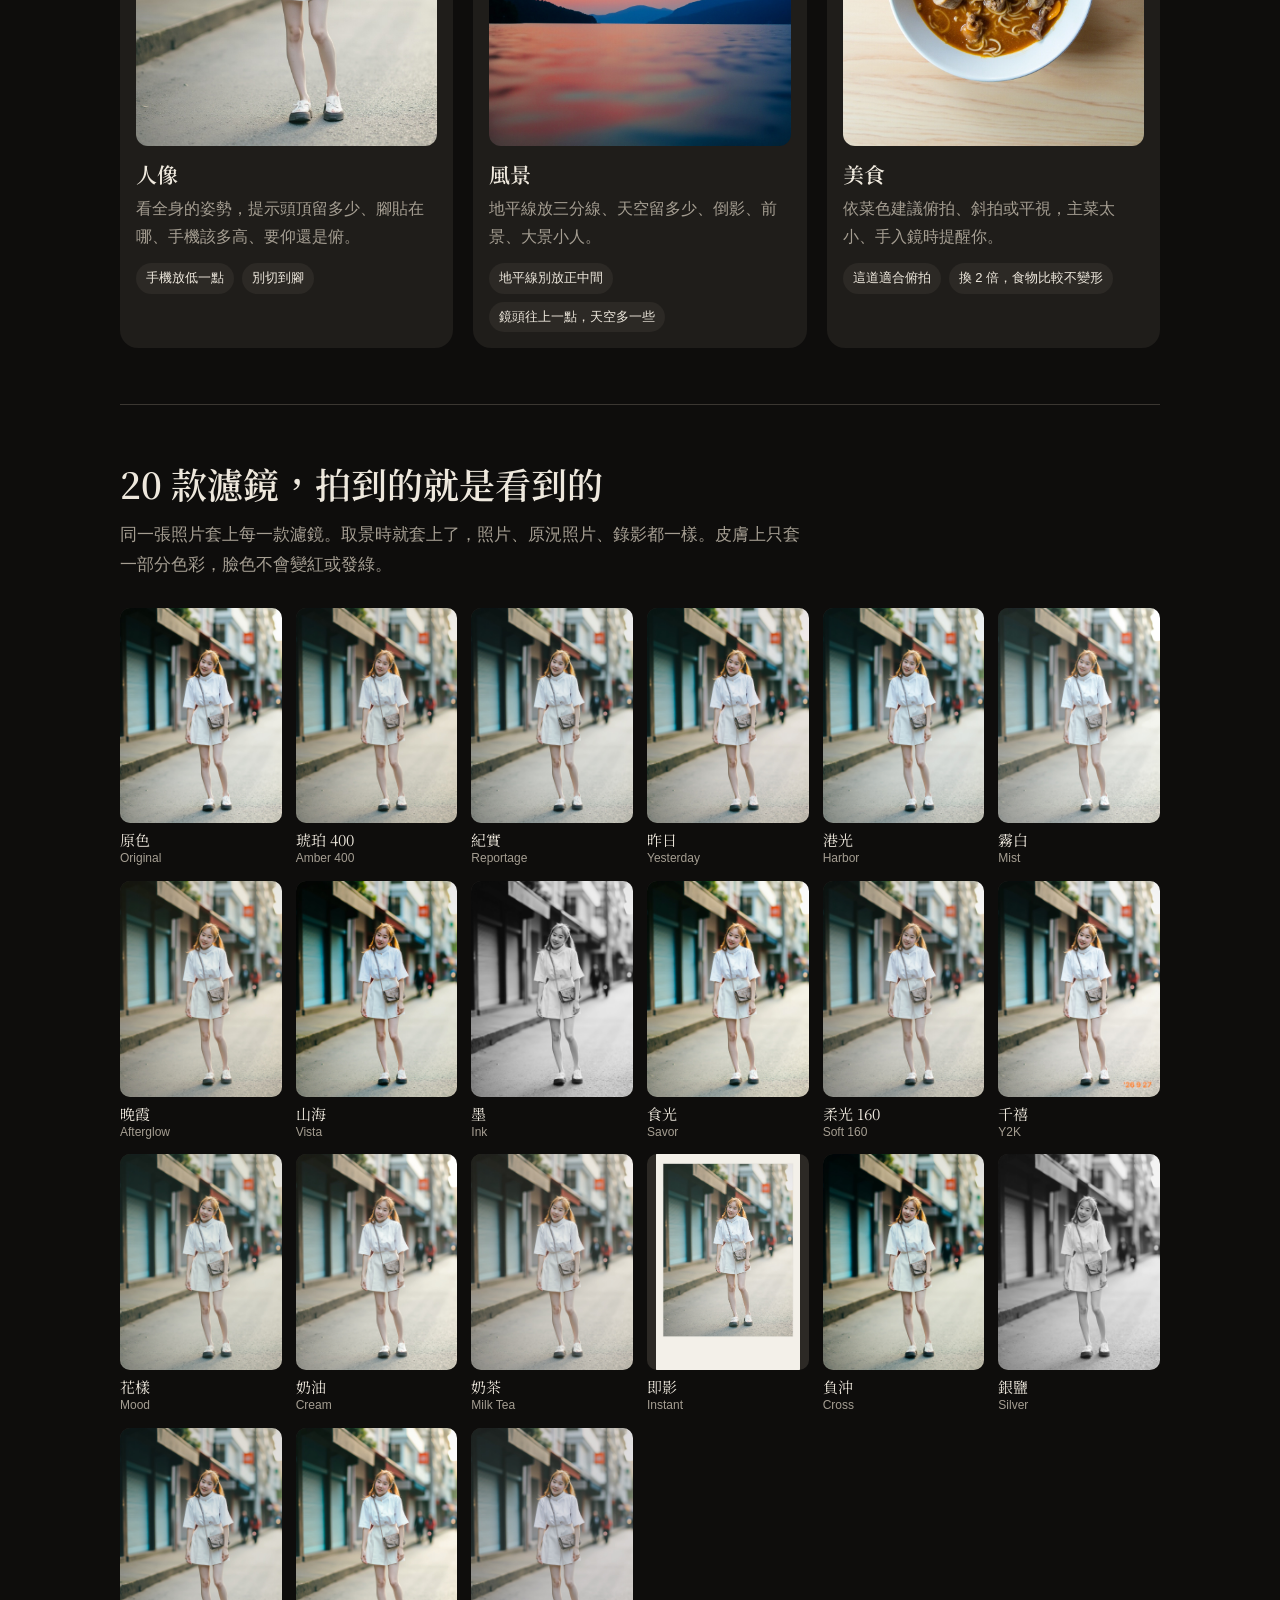
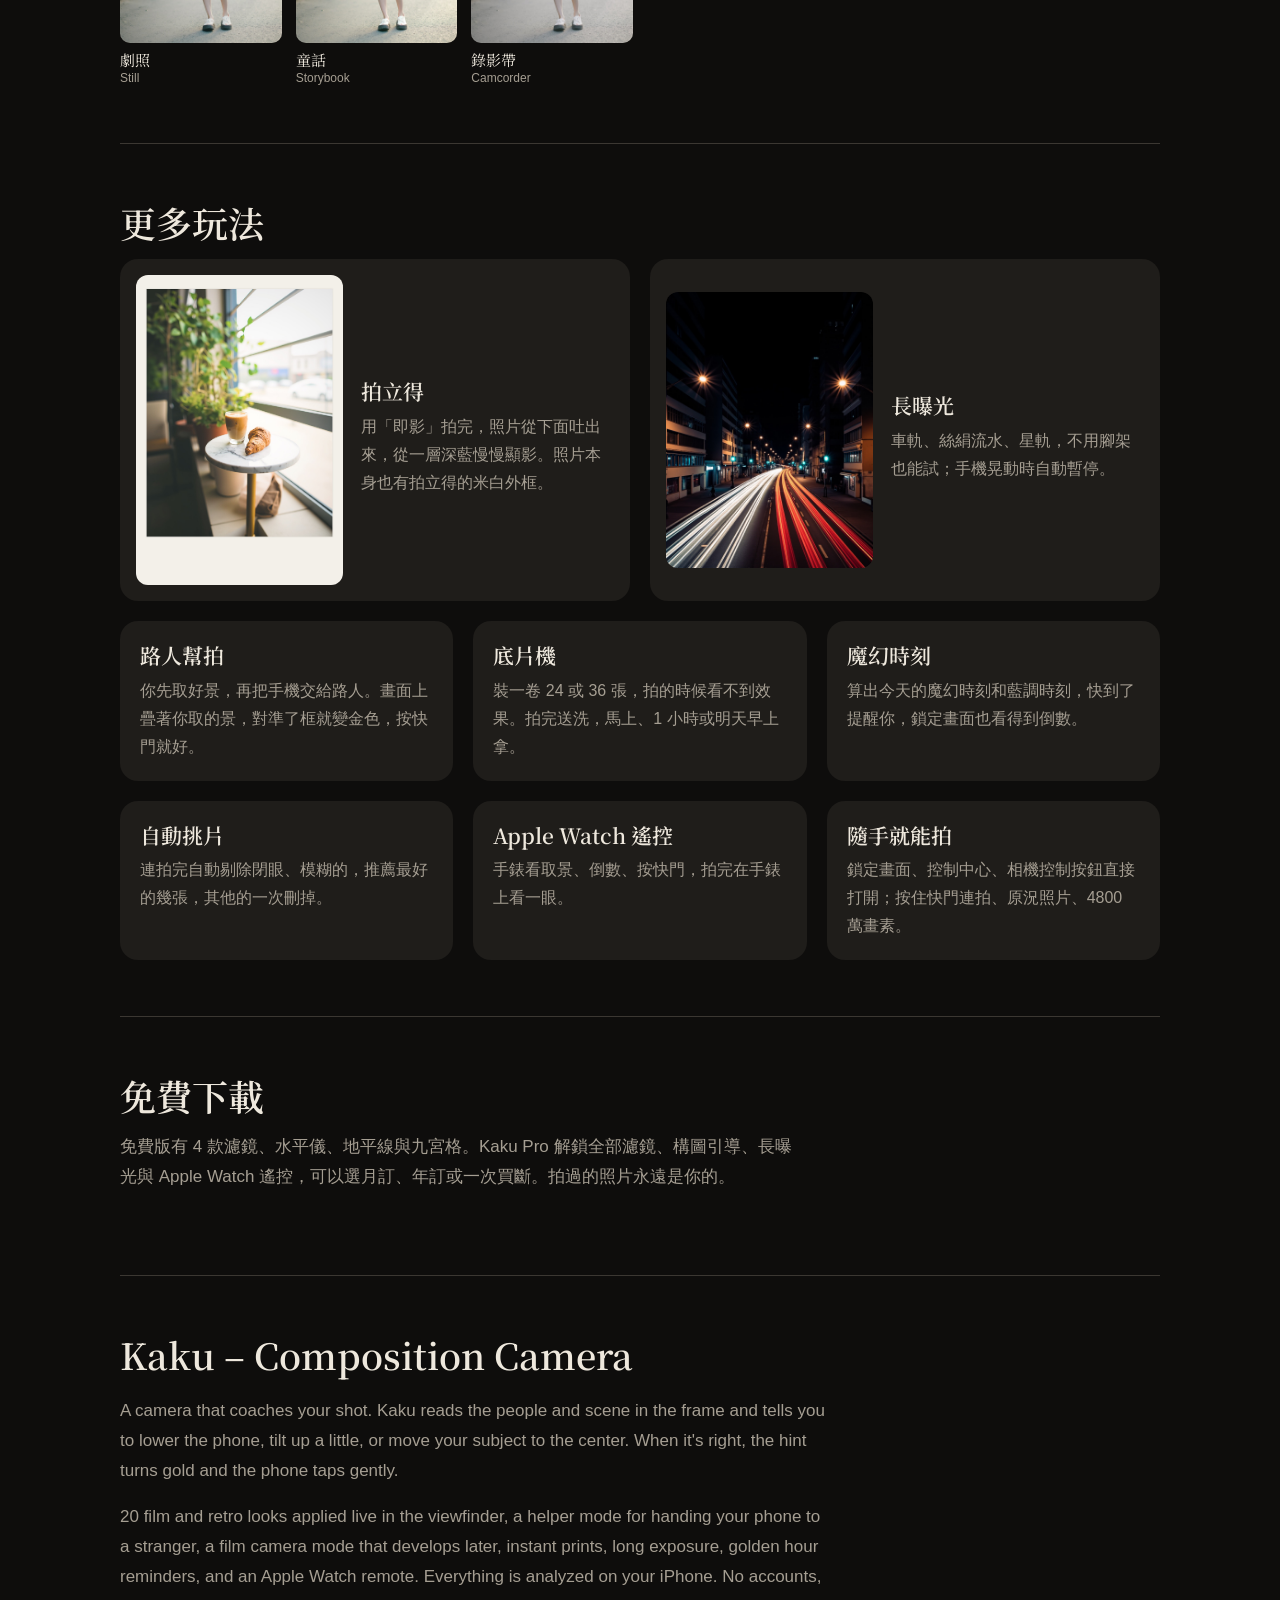
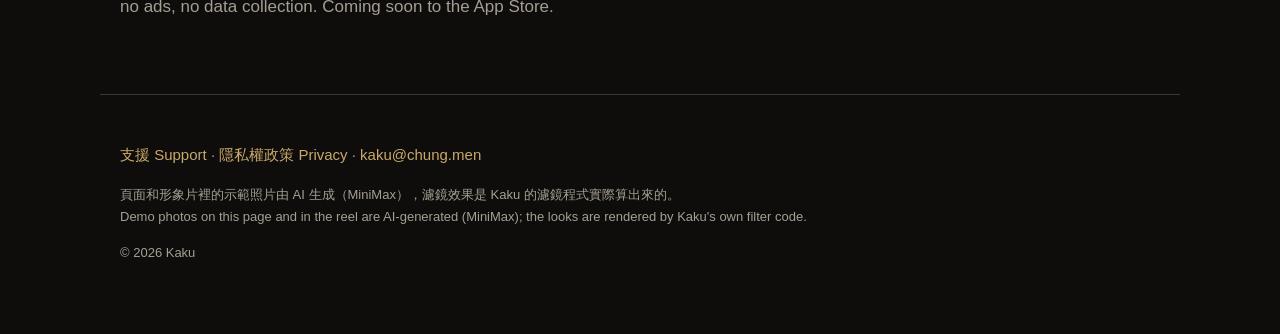
==== commit 87cbe9fe: "Add a vertical reel for phones, and sound Phones held upright get a 9:16 version laid out for Instag" ====
--- a/index.html
+++ b/index.html
@@ -29,7 +29,7 @@
   </div>
   <div class="reel-controls">
     <button id="reel-toggle" type="button" aria-controls="reel"><span aria-hidden="true" class="icon"></span><span class="label">暫停</span></button>
-    <a href="reel.mp4" download="kaku-reel.mp4">下載影片（MP4・15 秒）</a>
+    <p class="downloads">下載影片（有音效）：<a href="reel.mp4" download="kaku-reel.mp4">橫式 16:9</a>・<a href="reel-vertical.mp4" download="kaku-reel-vertical.mp4">直式 9:16</a></p>
   </div>
 </section>
 
@@ -169,7 +169,10 @@
 (() => {
   const canvas = document.getElementById('reel');
   const button = document.getElementById('reel-toggle');
-  const reel = KakuReel.mount(canvas);
+  // 手機直拿時換成直式（跟 home.css 的 media query 一樣）。
+  const portrait = matchMedia('(orientation: portrait) and (max-width: 600px)');
+  const reel = KakuReel.mount(canvas, { orientation: () => (portrait.matches ? 'portrait' : 'landscape') });
+  portrait.addEventListener('change', () => reel.resize());
   // 使用者按了暫停就一直停著；否則捲出畫面時自動停、捲回來再播，省電。
   let held = matchMedia('(prefers-reduced-motion: reduce)').matches;
   const sync = () => {
--- a/home.css
+++ b/home.css
@@ -32,8 +32,9 @@
 .reel-controls .icon { width: 12px; height: 12px; background: var(--brass); }
 .reel-controls [data-state="playing"] .icon { background: linear-gradient(90deg, var(--brass) 0 35%, transparent 35% 65%, var(--brass) 65%); }
 .reel-controls [data-state="paused"] .icon { clip-path: polygon(10% 0, 100% 50%, 10% 100%); }
-.reel-controls a { color: var(--ash); }
-.reel-controls a:hover { color: var(--paper); }
+.reel-controls .downloads { margin: 0; color: var(--ash); text-align: right; }
+.reel-controls a { color: var(--paper); }
+.reel-controls a:hover { color: var(--brass); }
 .hero { display: grid; grid-template-columns: 1fr 1fr; gap: 48px; align-items: end; padding: 56px 0; }
 .hero h1 { margin: 0; }
 .eyebrow { color: var(--brass); font-size: 15px; letter-spacing: 0.08em; margin: 0 0 12px; }
@@ -85,3 +86,11 @@
   .reel { width: calc(100% - 32px); margin-top: 16px; }
   .reel-controls { font-size: 14px; }
 }
+/* 手機直拿：直式形象片，高度不超過一個畫面（扣掉頂欄與按鈕）。 */
+@media (orientation: portrait) and (max-width: 600px) {
+  .reel-frame { aspect-ratio: 9 / 16; width: min(100%, calc((100svh - 190px) * 9 / 16)); margin: 0 auto;
+    background-image: url(reel-poster-portrait.jpg); }
+  .reel-controls { flex-direction: column; align-items: stretch; gap: 6px; }
+  .reel-controls button { align-self: flex-start; }
+  .reel-controls .downloads { text-align: left; }
+}
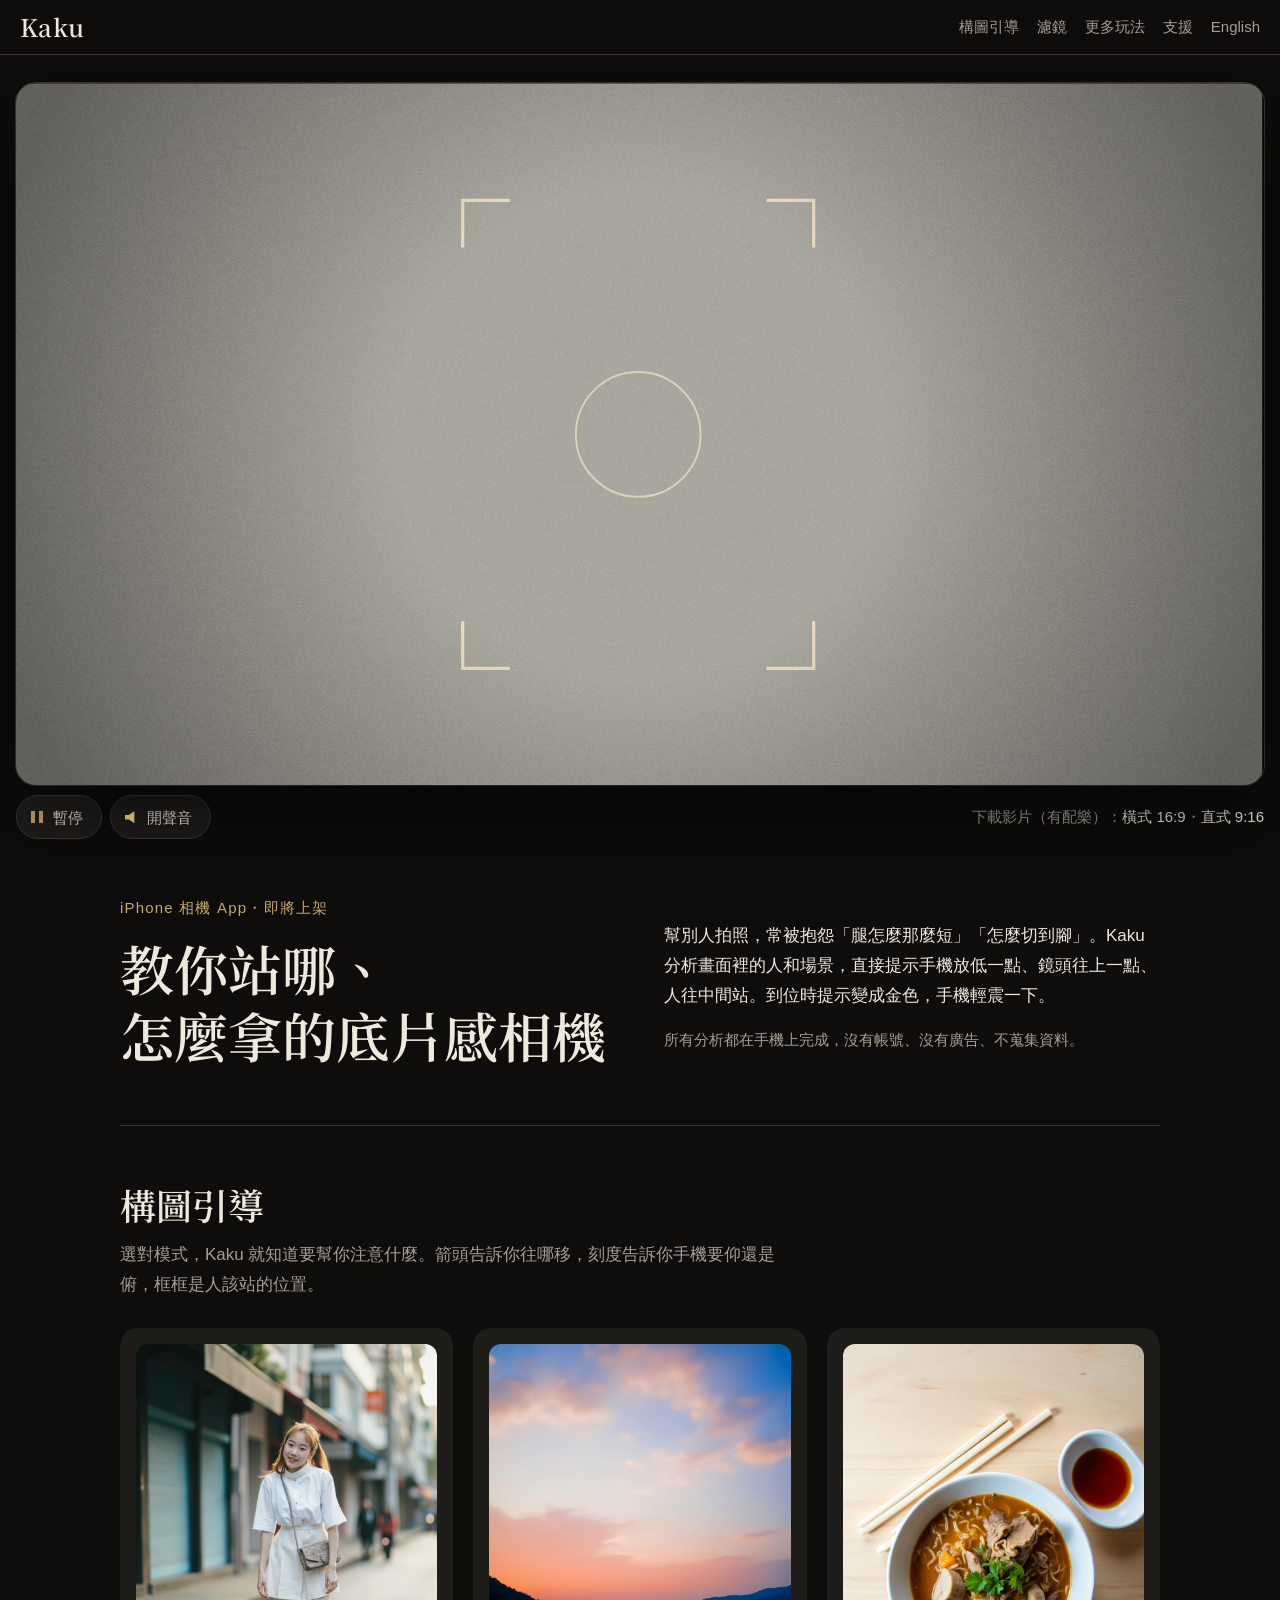
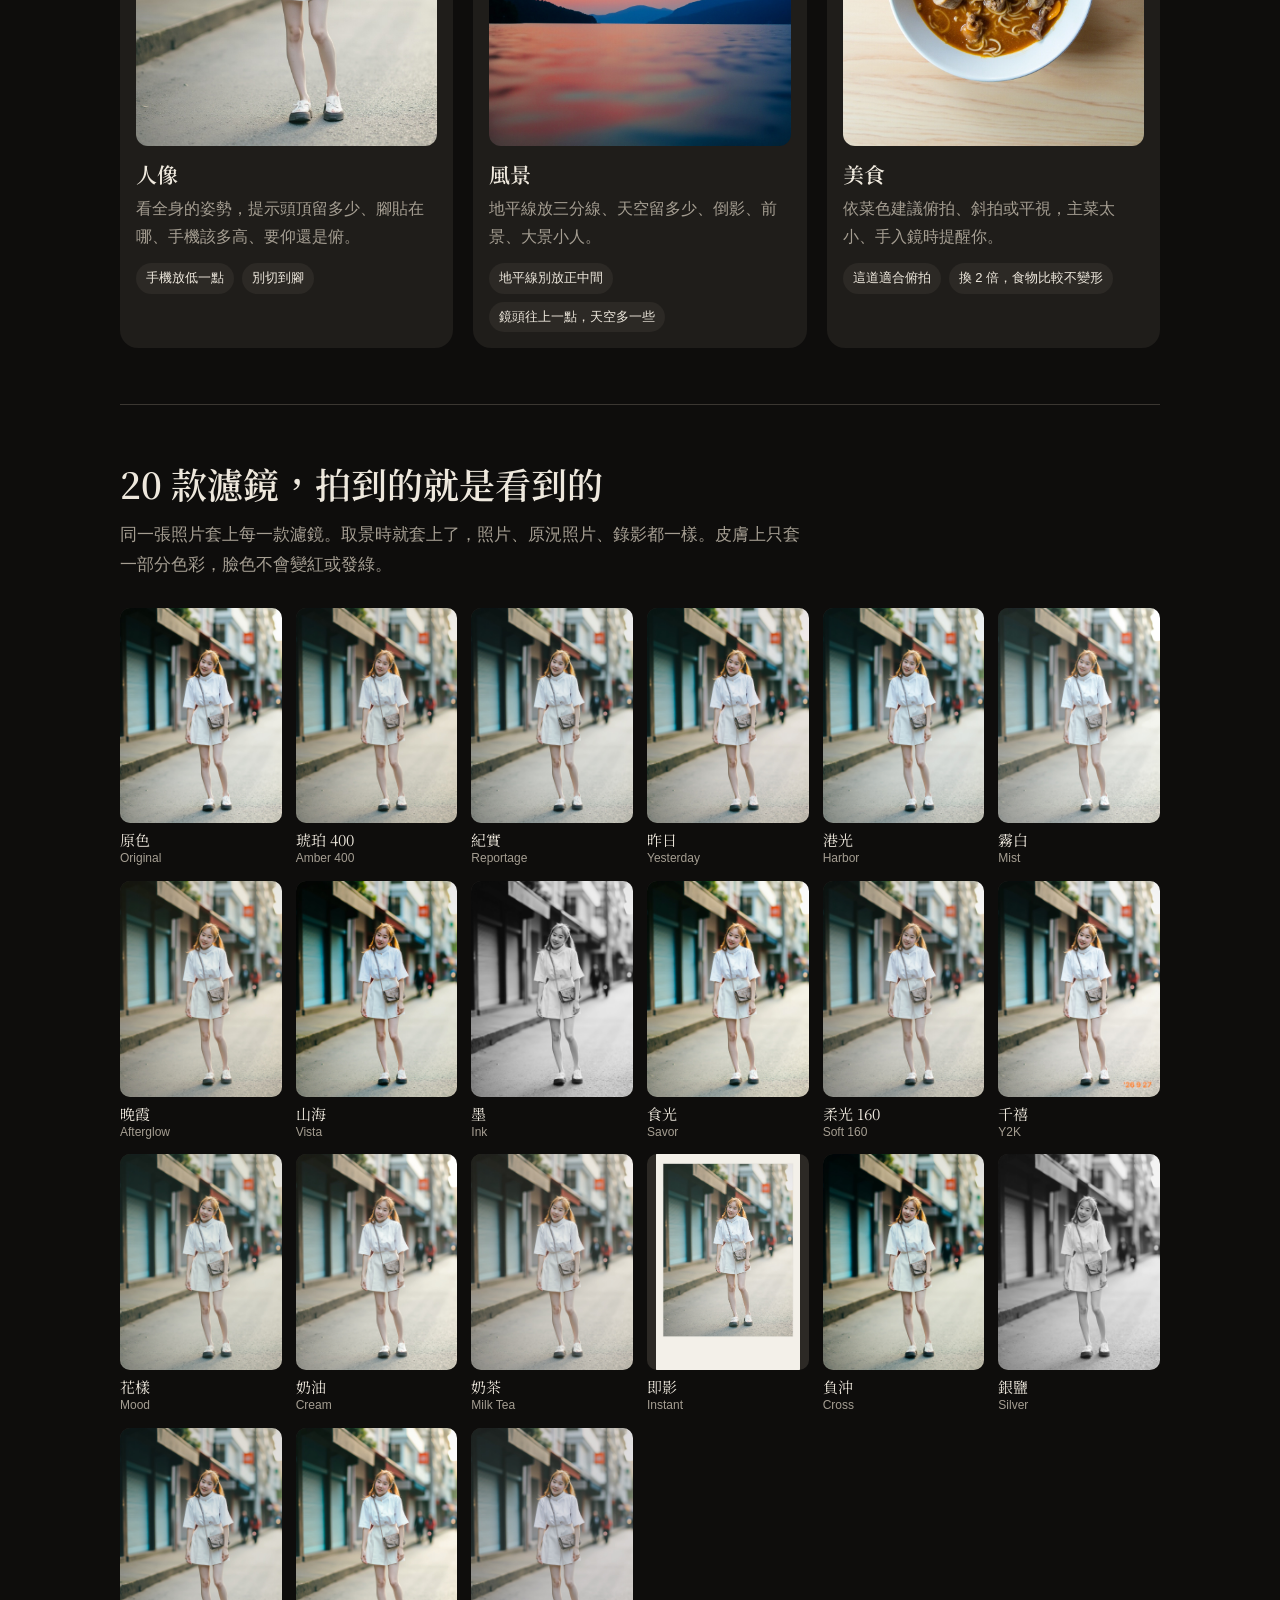
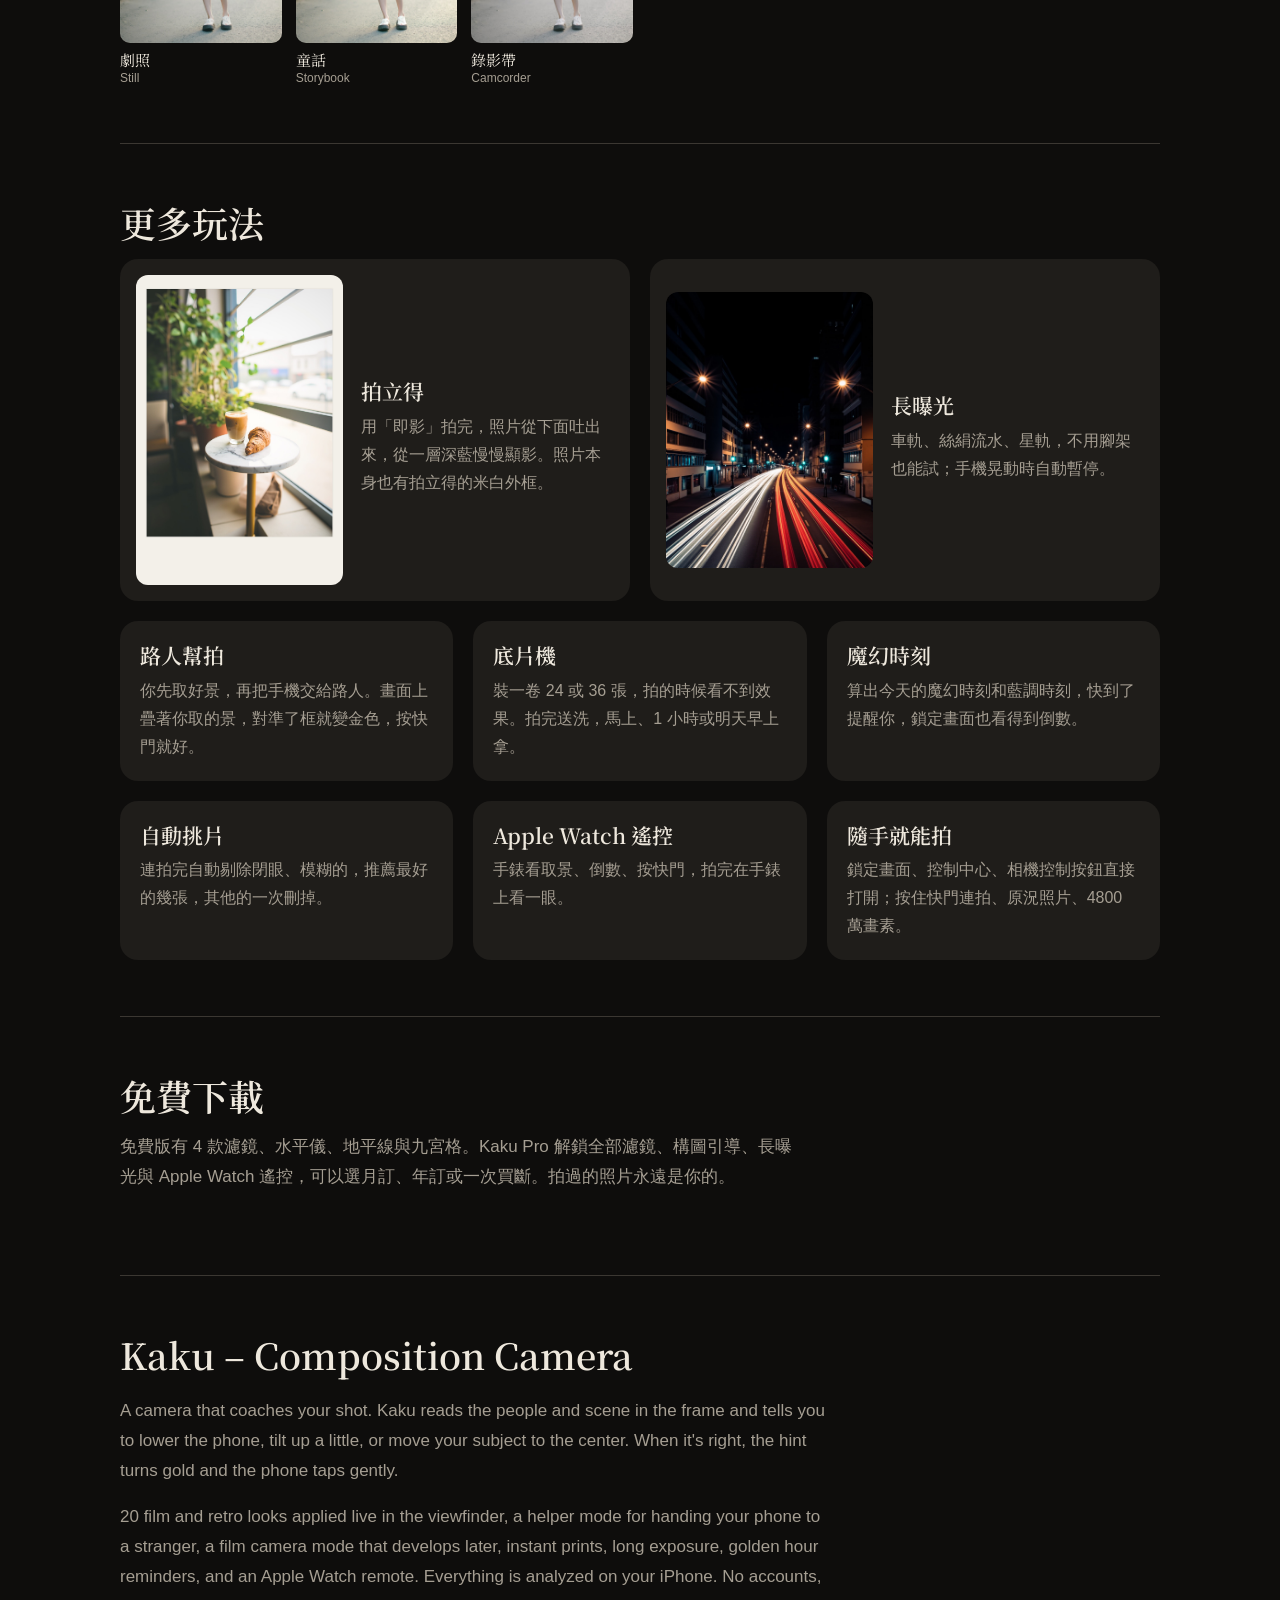
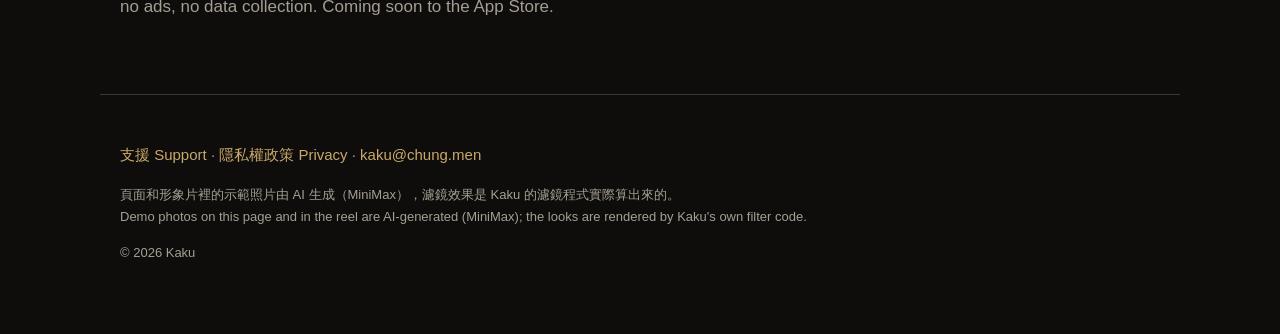
==== commit dfd6e9de: "Score the reel and cut it to the beat An original 128 BPM track, synthesized like the sound effects," ====
--- a/index.html
+++ b/index.html
@@ -28,8 +28,11 @@
     <canvas id="reel" width="1920" height="1080" role="img" aria-label="Kaku 的 15 秒形象動畫：構圖引導提示到位時變成金色，20 款濾鏡一款款換過，拍立得吐出來慢慢顯影，底片機張數倒數，魔幻時刻的夕陽和動態島倒數，夜裡的長曝光車軌。"></canvas>
   </div>
   <div class="reel-controls">
-    <button id="reel-toggle" type="button" aria-controls="reel"><span aria-hidden="true" class="icon"></span><span class="label">暫停</span></button>
-    <p class="downloads">下載影片（有音效）：<a href="reel.mp4" download="kaku-reel.mp4">橫式 16:9</a>・<a href="reel-vertical.mp4" download="kaku-reel-vertical.mp4">直式 9:16</a></p>
+    <div class="buttons">
+      <button id="reel-toggle" type="button" aria-controls="reel"><span aria-hidden="true" class="icon"></span><span class="label">暫停</span></button>
+      <button id="reel-sound" type="button" aria-pressed="false"><span aria-hidden="true" class="icon speaker"></span><span class="label">開聲音</span></button>
+    </div>
+    <p class="downloads">下載影片（有配樂）：<a href="reel.mp4" download="kaku-reel.mp4">橫式 16:9</a>・<a href="reel-vertical.mp4" download="kaku-reel-vertical.mp4">直式 9:16</a></p>
   </div>
 </section>
 
@@ -169,23 +172,45 @@
 (() => {
   const canvas = document.getElementById('reel');
   const button = document.getElementById('reel-toggle');
+  const sound = document.getElementById('reel-sound');
   // 手機直拿時換成直式（跟 home.css 的 media query 一樣）。
   const portrait = matchMedia('(orientation: portrait) and (max-width: 600px)');
   const reel = KakuReel.mount(canvas, { orientation: () => (portrait.matches ? 'portrait' : 'landscape') });
   portrait.addEventListener('change', () => reel.resize());
+
+  // 配樂：按了才載入、才播。播的時候畫面改用音樂的時間，兩邊才會一直對在拍子上。
+  const audio = new Audio('reel-audio.m4a');
+  audio.loop = true;
+  audio.preload = 'none';
+  let soundOn = false;
+  const startAudio = () => {
+    audio.currentTime = reel.time;
+    audio.play().then(() => reel.setClock(() => audio.currentTime)).catch(() => { soundOn = false; sync(); });
+  };
+  const stopAudio = () => { reel.setClock(null); audio.pause(); };
+  const play = () => { reel.play(); if (soundOn) startAudio(); };
+  const pause = () => { reel.pause(); if (soundOn) stopAudio(); };
+
   // 使用者按了暫停就一直停著；否則捲出畫面時自動停、捲回來再播，省電。
   let held = matchMedia('(prefers-reduced-motion: reduce)').matches;
   const sync = () => {
     button.querySelector('.label').textContent = reel.playing ? '暫停' : '播放';
     button.dataset.state = reel.playing ? 'playing' : 'paused';
+    sound.querySelector('.label').textContent = soundOn ? '關聲音' : '開聲音';
+    sound.setAttribute('aria-pressed', String(soundOn));
   };
   button.addEventListener('click', () => {
-    if (reel.playing) { reel.pause(); held = true; } else { reel.play(); held = false; }
+    if (reel.playing) { pause(); held = true; } else { play(); held = false; }
+    sync();
+  });
+  sound.addEventListener('click', () => {
+    soundOn = !soundOn;
+    if (soundOn) { held = false; if (reel.playing) startAudio(); else play(); } else stopAudio();
     sync();
   });
   new IntersectionObserver(([entry]) => {
     if (held) return;
-    entry.isIntersecting ? reel.play() : reel.pause();
+    entry.isIntersecting ? play() : pause();
     sync();
   }, { threshold: 0.2 }).observe(canvas);
   sync();
--- a/home.css
+++ b/home.css
@@ -29,7 +29,10 @@
   font: 500 15px/1 var(--sans); color: var(--paper); background: var(--char); border: 1px solid var(--line); border-radius: 999px; cursor: pointer; }
 .reel-controls button:hover { border-color: var(--brass); }
 .reel-controls button:focus-visible, .reel-controls a:focus-visible { outline: 2px solid var(--brass); outline-offset: 3px; }
+.reel-controls .buttons { display: flex; gap: 8px; }
 .reel-controls .icon { width: 12px; height: 12px; background: var(--brass); }
+.reel-controls .icon.speaker { clip-path: polygon(0 32%, 32% 32%, 78% 0, 78% 100%, 32% 68%, 0 68%); }
+.reel-controls [aria-pressed="true"] { border-color: var(--brass); }
 .reel-controls [data-state="playing"] .icon { background: linear-gradient(90deg, var(--brass) 0 35%, transparent 35% 65%, var(--brass) 65%); }
 .reel-controls [data-state="paused"] .icon { clip-path: polygon(10% 0, 100% 50%, 10% 100%); }
 .reel-controls .downloads { margin: 0; color: var(--ash); text-align: right; }
@@ -91,6 +94,6 @@
   .reel-frame { aspect-ratio: 9 / 16; width: min(100%, calc((100svh - 190px) * 9 / 16)); margin: 0 auto;
     background-image: url(reel-poster-portrait.jpg); }
   .reel-controls { flex-direction: column; align-items: stretch; gap: 6px; }
-  .reel-controls button { align-self: flex-start; }
+  .reel-controls .buttons { align-self: flex-start; }
   .reel-controls .downloads { text-align: left; }
 }
